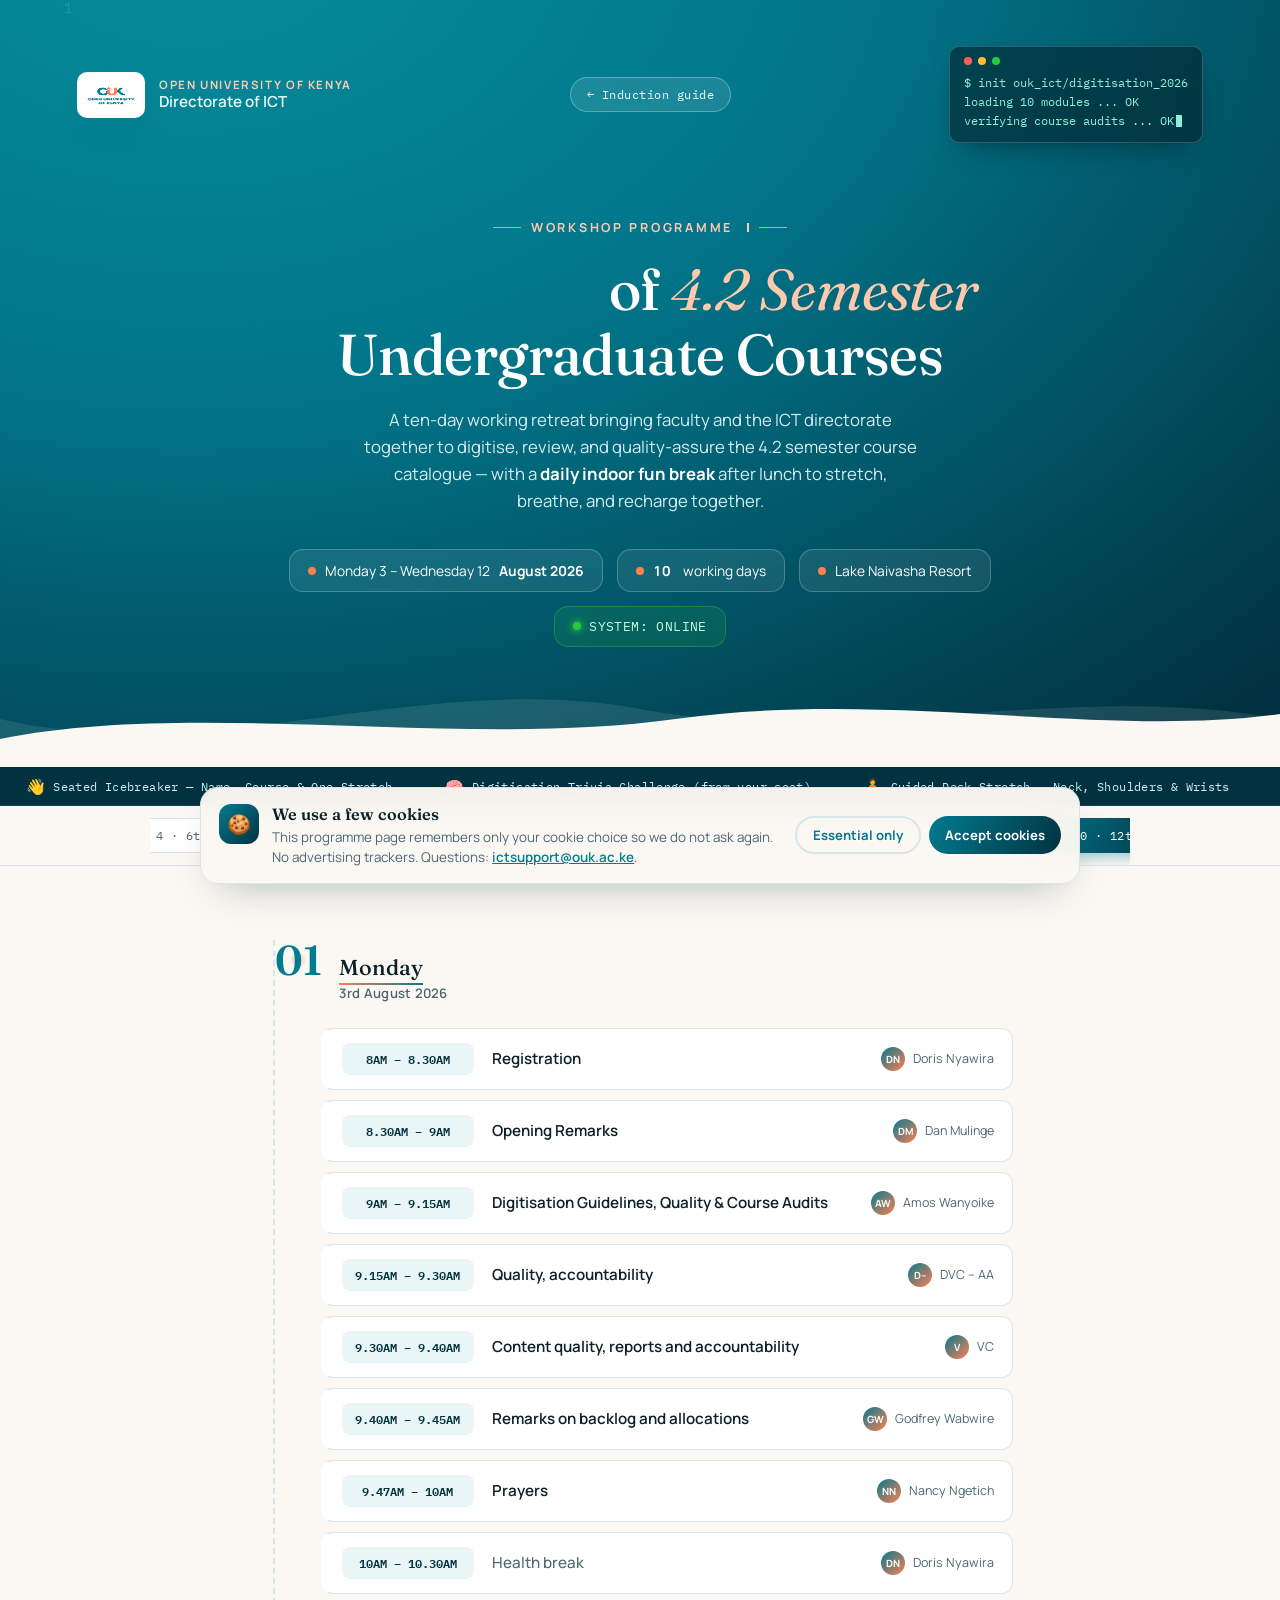
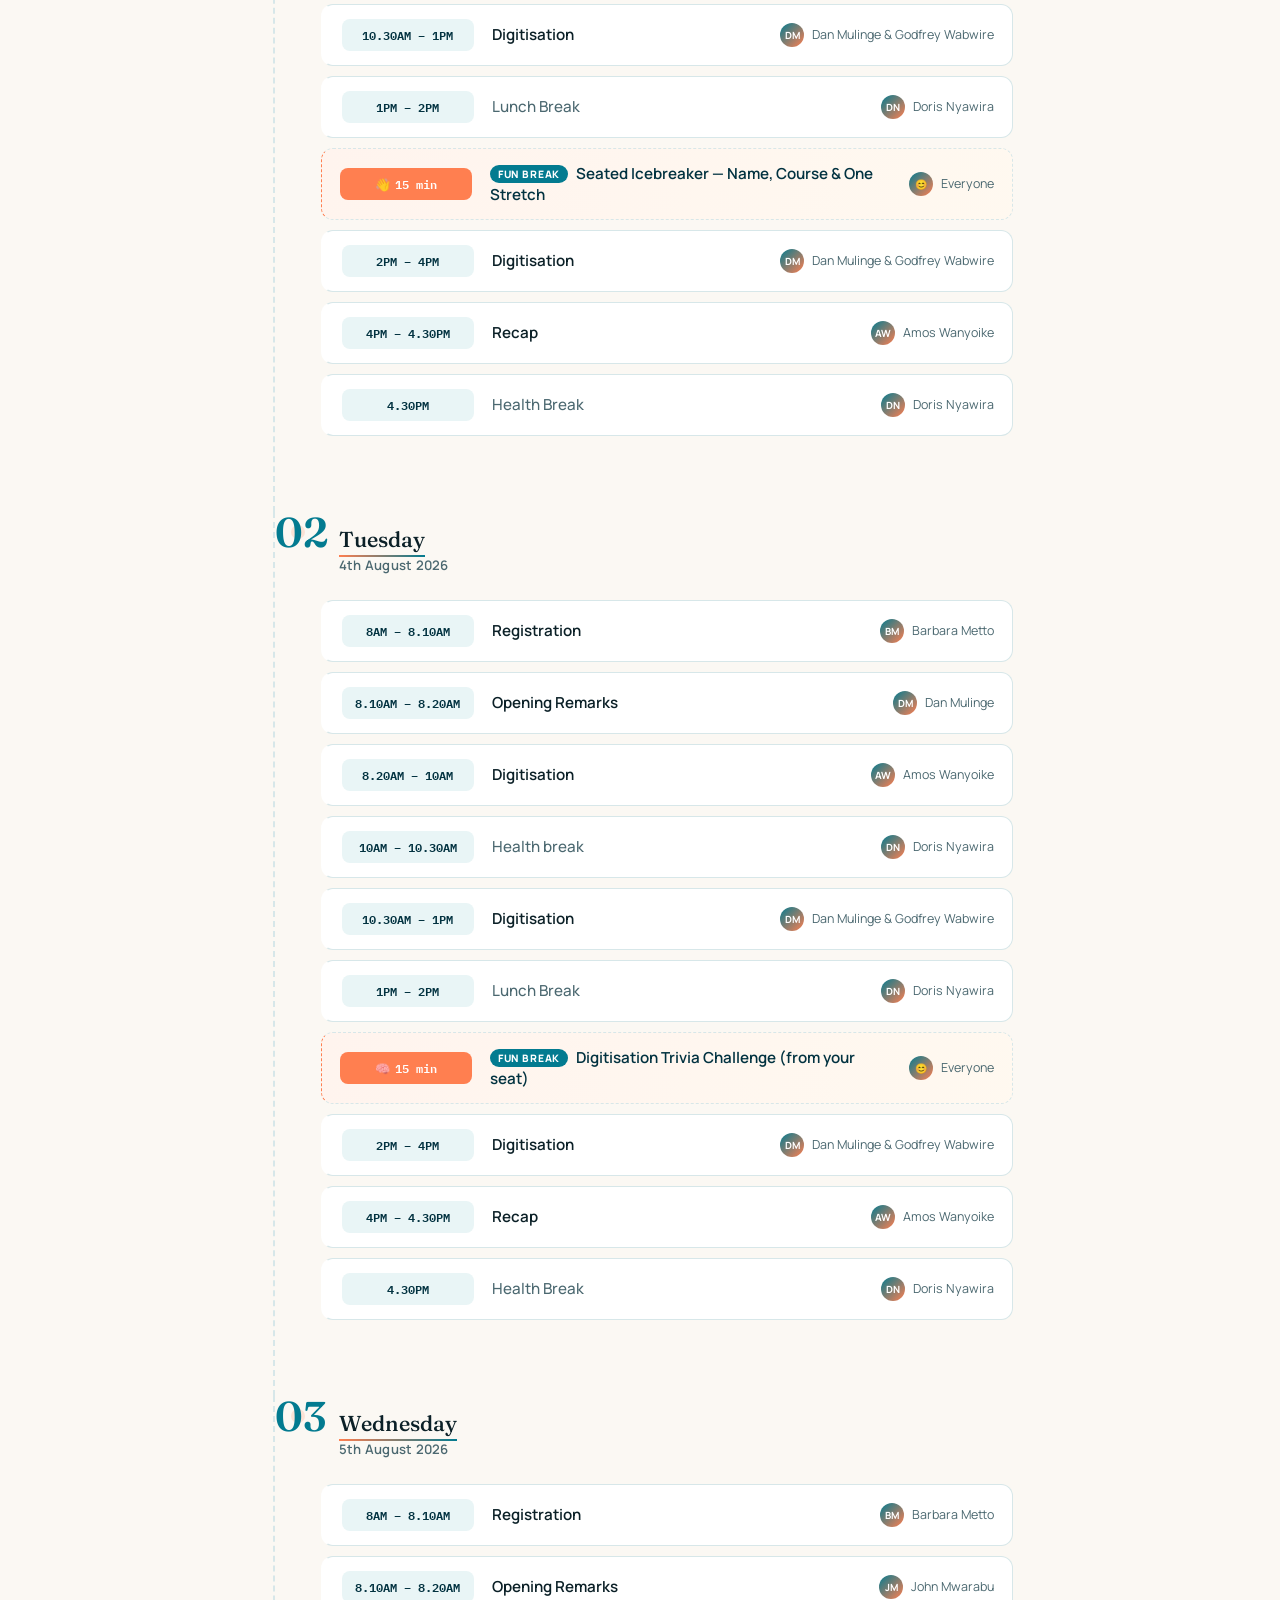
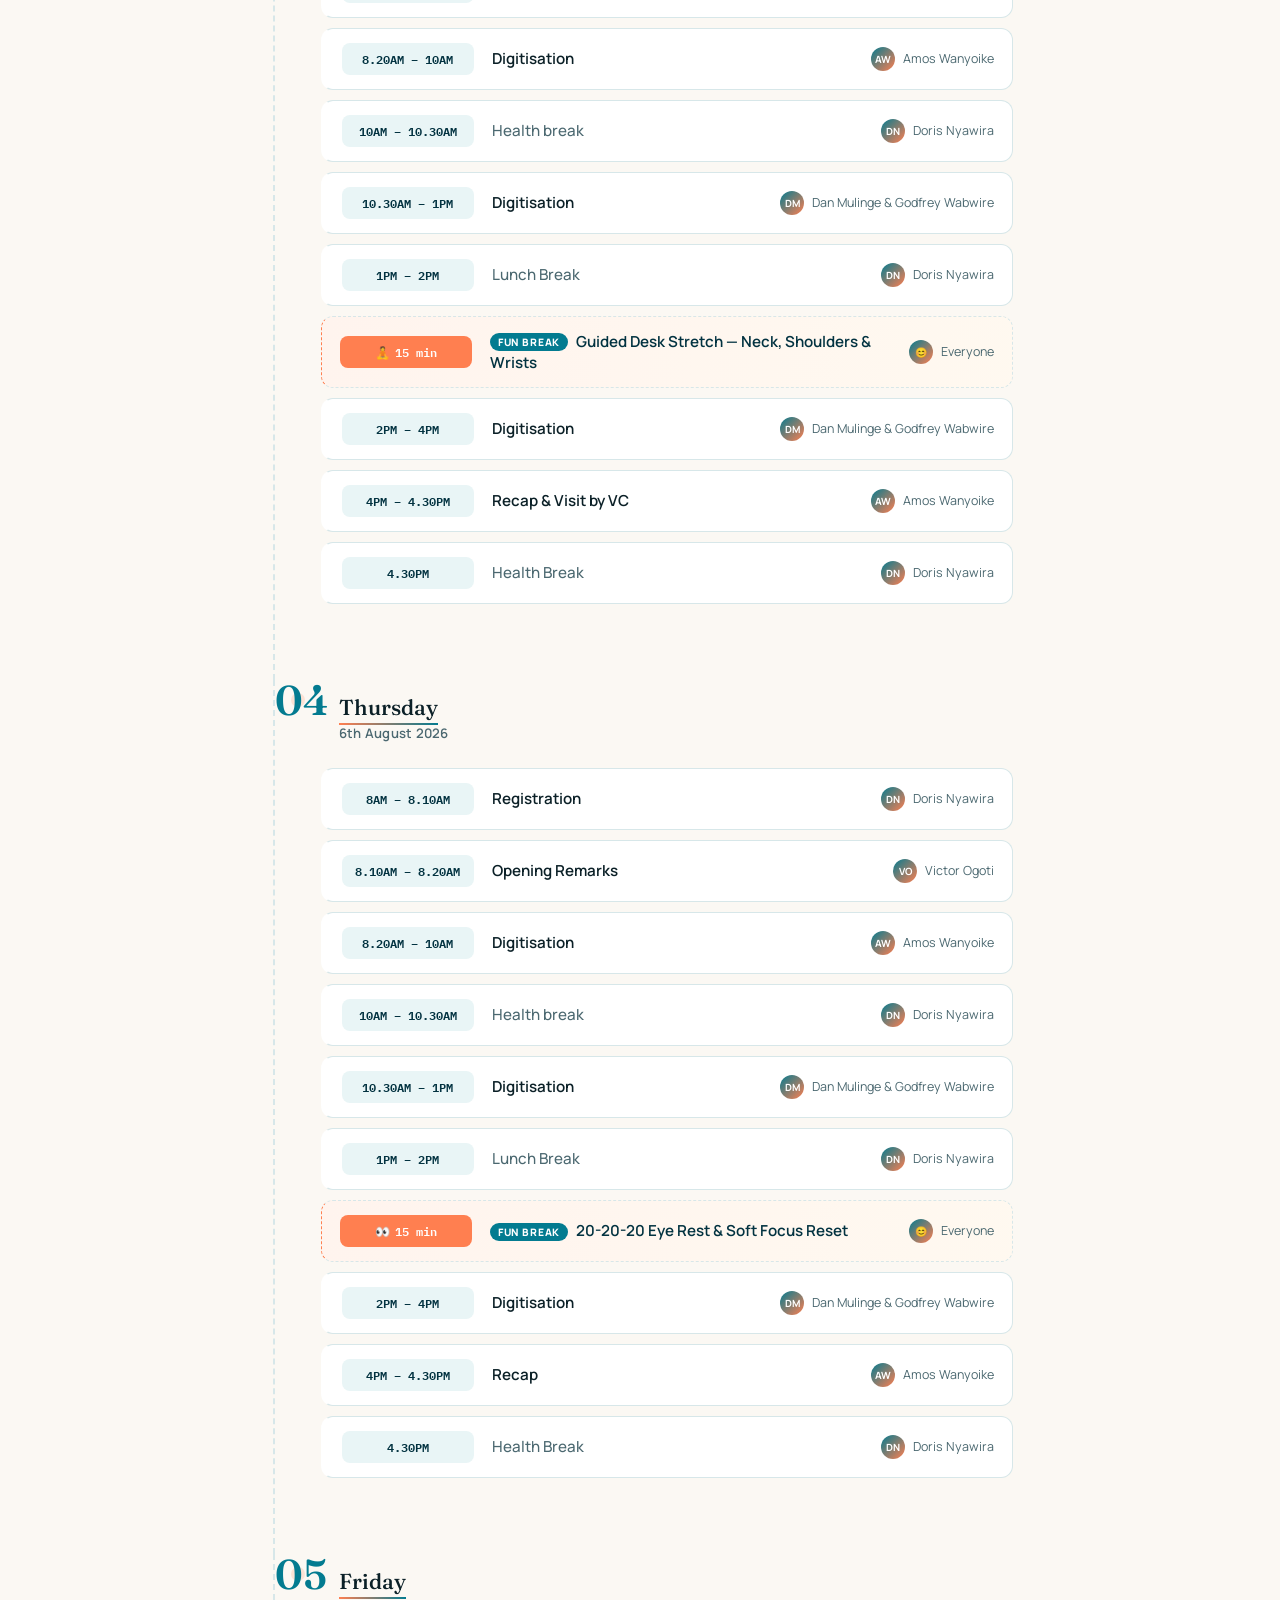
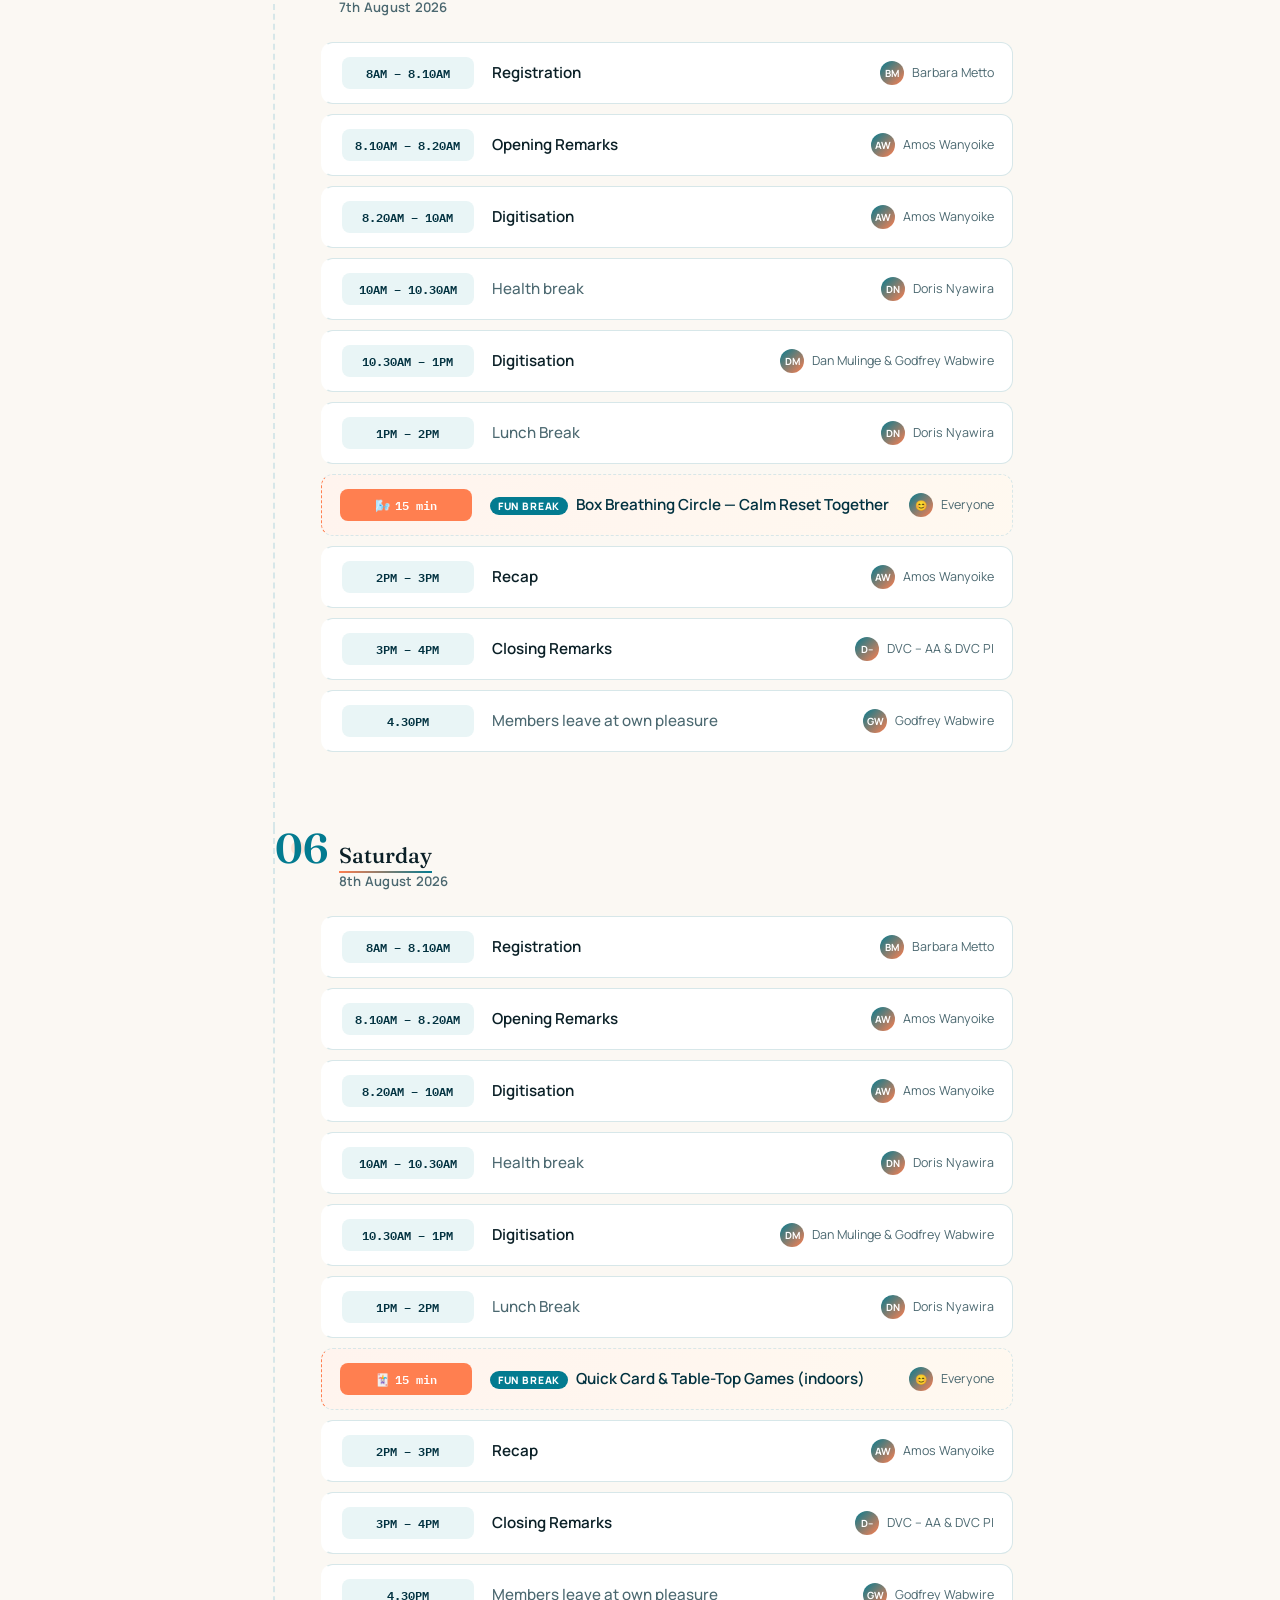
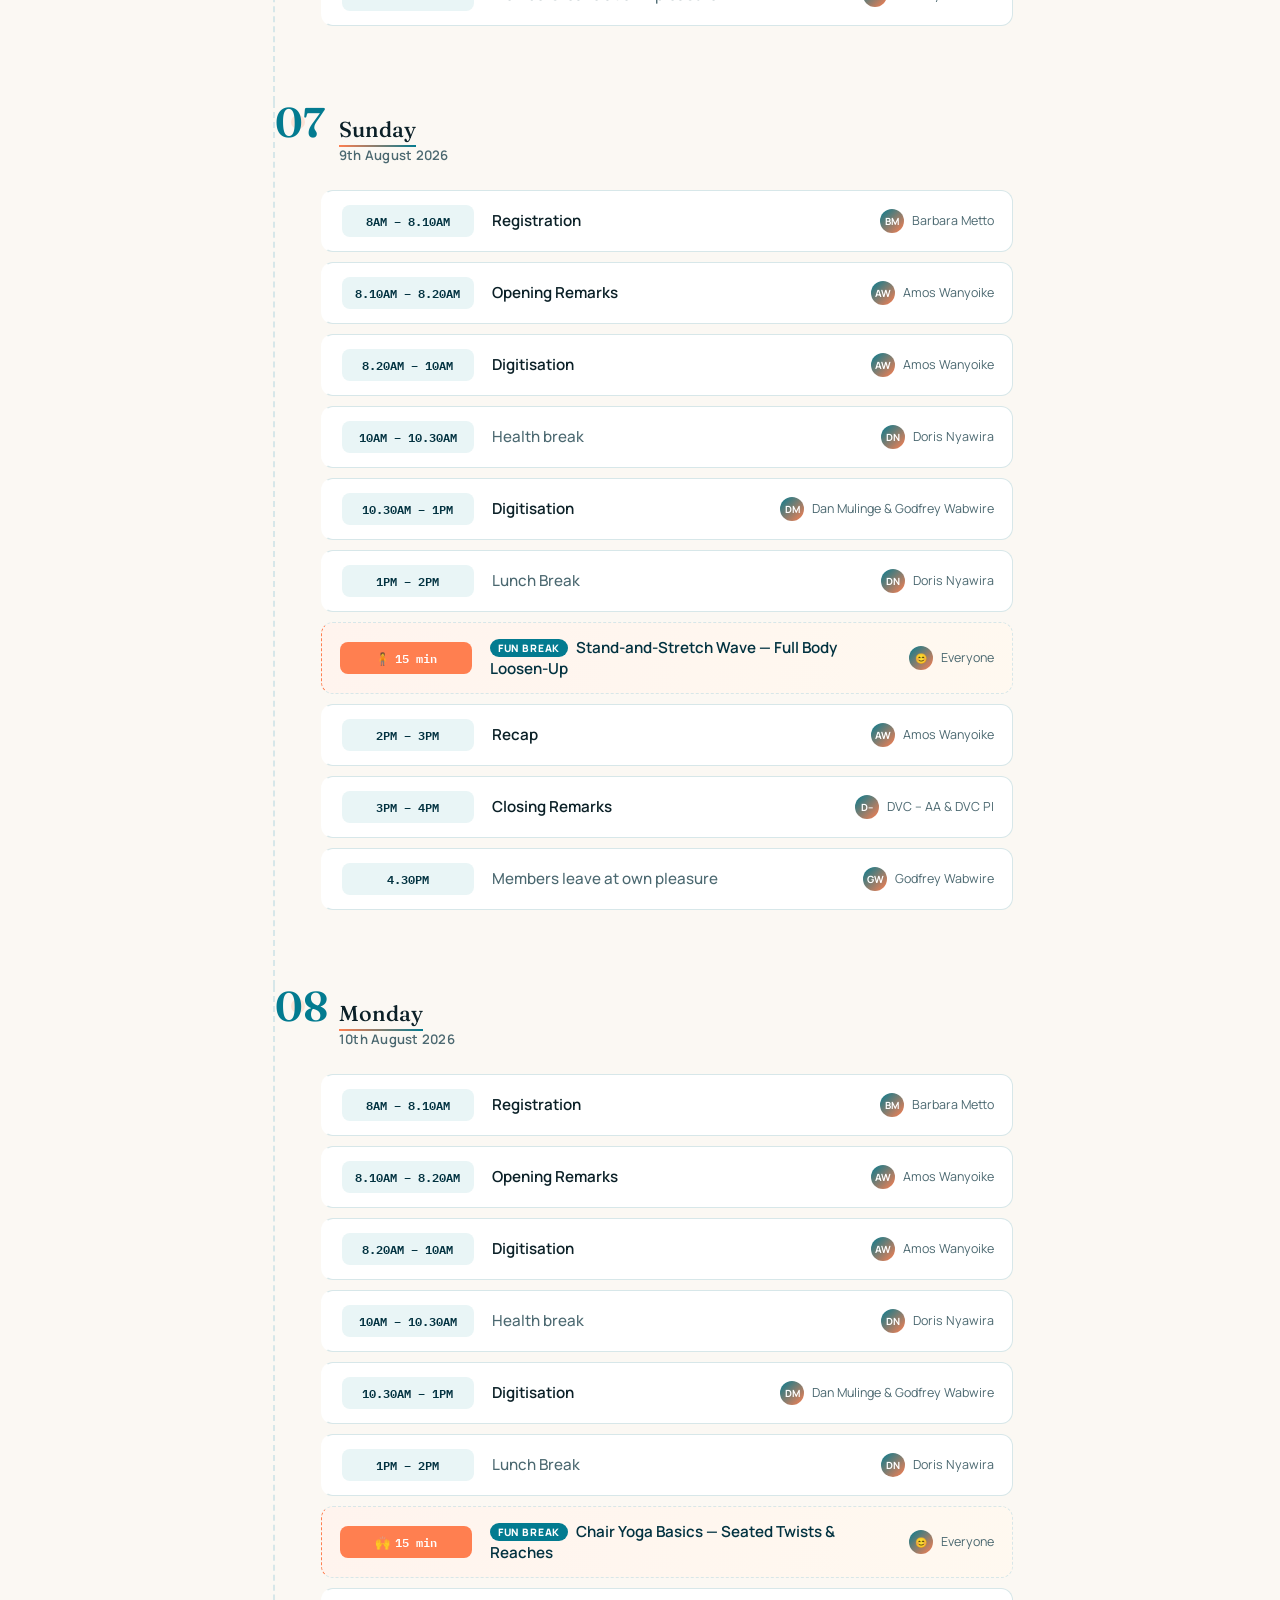
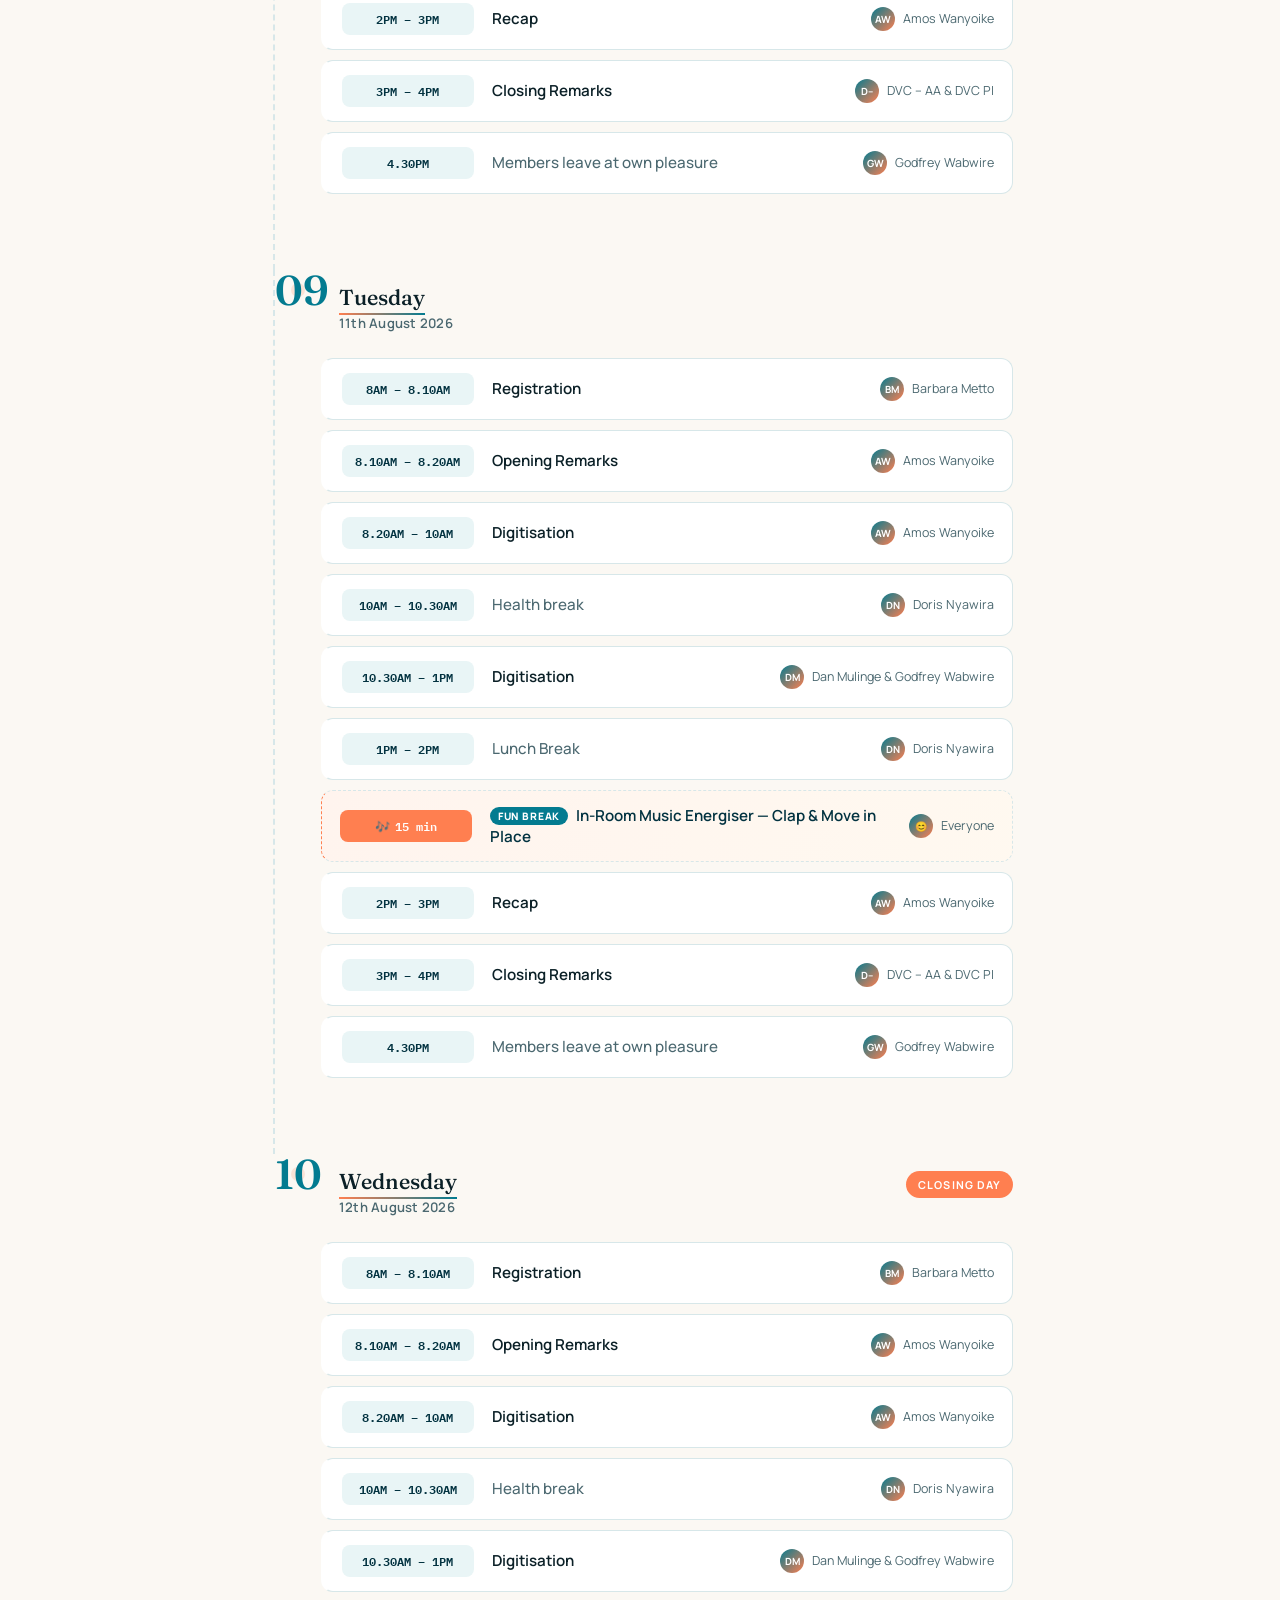
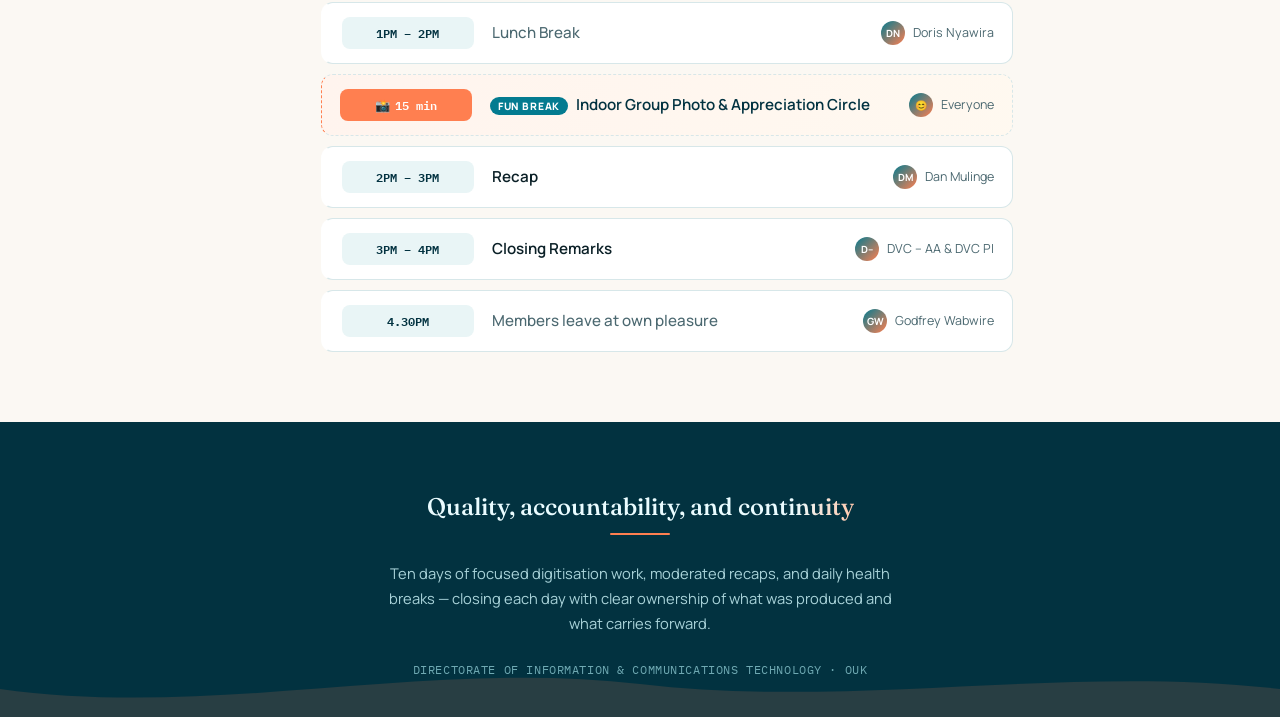
==== fullprog.html @ 1cbaeb95 "feat: OUK digitisation training guide, ready for GitHub Pages Static two-page site for the Directora" ====
<!DOCTYPE html>
<html lang="en">
<head>
<meta charset="UTF-8">
<meta name="viewport" content="width=device-width, initial-scale=1.0">
<title>Digitisation Programme — 4.2 Semester Undergraduate Courses</title>
<link rel="preconnect" href="https://fonts.googleapis.com">
<link rel="preconnect" href="https://fonts.gstatic.com" crossorigin>
<link href="https://fonts.googleapis.com/css2?family=Fraunces:opsz,wght@9..144,300;9..144,400;9..144,500;9..144,600;9..144,700&family=Manrope:wght@400;500;600;700;800&family=IBM+Plex+Mono:wght@400;500&display=swap" rel="stylesheet">
<style>
  :root{
    --teal: #037B90;
    --teal-deep: #023240;
    --teal-ink: #062B33;
    --gold: #FF7F50;
    --gold-soft: #FFC9AE;
    --cream: #FBF8F3;
    --mist: #E9F5F6;
    --ink: #0B2027;
    --ink-soft: #4B6870;
    --line: #D7E7E9;
    --shadow: 0 18px 40px -20px rgba(2,50,64,.35);
  }

  *{ box-sizing: border-box; }
  html{ scroll-behavior: smooth; }

  @media (prefers-reduced-motion: reduce){
    html{ scroll-behavior: auto; }
    *{ animation-duration: .01ms !important; animation-iteration-count: 1 !important; transition-duration: .01ms !important; }
  }

  body{
    margin:0;
    background: var(--cream);
    color: var(--ink);
    font-family: 'Manrope', sans-serif;
    -webkit-font-smoothing: antialiased;
  }

  h1,h2,h3,.display{ font-family: 'Fraunces', serif; }

  /* ---------- progress bar ---------- */
  #tide{
    position: fixed; top:0; left:0; height:4px; width:0%;
    background: linear-gradient(90deg, var(--gold), var(--teal));
    z-index: 999; transition: width .08s linear;
  }

  /* ---------- hero ---------- */
  .hero{
    position: relative;
    background: radial-gradient(120% 140% at 15% -10%, #06909f 0%, var(--teal) 42%, var(--teal-deep) 100%);
    color: #fff;
    overflow: hidden;
    padding: 46px 6vw 120px;
  }
  #binary-rain{ position:absolute; inset:0; width:100%; height:100%; opacity:.16; z-index:0; pointer-events:none; }

  .terminal{
    font-family:'IBM Plex Mono', monospace; font-size:.72rem; line-height:1.65;
    background: rgba(2,30,38,.55); border:1px solid rgba(255,255,255,.18); border-radius:10px;
    padding:10px 14px 12px; min-width:230px; backdrop-filter: blur(6px);
    box-shadow: 0 12px 30px -14px rgba(0,0,0,.5);
  }
  .terminal-bar{ display:flex; gap:6px; margin-bottom:8px; }
  .terminal-bar span{ width:8px; height:8px; border-radius:50%; display:inline-block; }
  .terminal-bar span:nth-child(1){ background:#ff5f57; }
  .terminal-bar span:nth-child(2){ background:#febc2e; }
  .terminal-bar span:nth-child(3){ background:#28c840; }
  .terminal-body{ color:#8ff0dc; white-space:pre-wrap; min-height: 4.5em; }
  .terminal-body .prompt{ color: var(--gold-soft); }
  .terminal-cursor{
    display:inline-block; width:6px; height:1em; background:#8ff0dc; margin-left:2px;
    vertical-align:-2px; animation: blink 1s step-end infinite;
  }

  .status-chip{
    display:flex; align-items:center; gap:8px;
    background: rgba(40,200,64,.12); border:1px solid rgba(40,200,64,.4);
    padding:11px 18px; border-radius:14px; font-size:.8rem;
    font-family:'IBM Plex Mono', monospace; letter-spacing:.03em; color:#c9ffd9;
  }
  .status-chip .led{
    width:8px; height:8px; border-radius:50%; background:#28c840; flex:none;
    box-shadow: 0 0 6px 2px rgba(40,200,64,.7);
    animation: ledBlink 1.6s ease-in-out infinite;
  }
  @keyframes ledBlink{ 0%,100%{ opacity:1; } 50%{ opacity:.35; } }
  .hero-top{
    display:flex; align-items:center; justify-content:space-between; gap:20px; flex-wrap:wrap;
    opacity:0; transform: translateY(-10px);
    animation: dropIn .8s ease forwards .1s;
    position:relative; z-index:2;
  }
  .brand{ display:flex; align-items:center; gap:14px; }
  .brand img{
    height:46px; width:auto; background:#fff; border-radius:10px; padding:6px;
    box-shadow: var(--shadow);
  }
  .brand-text{ line-height:1.25; }
  .brand-text .kicker{ font-size:.72rem; letter-spacing:.14em; text-transform:uppercase; color: var(--gold-soft); font-weight:700;}
  .brand-text .name{ font-size:.95rem; font-weight:600; color:#eafcff;}
  .back-link{
    display:inline-flex; align-items:center; gap:8px;
    font-family:'IBM Plex Mono', monospace; font-size:.74rem; letter-spacing:.04em;
    color:#eafcff; text-decoration:none;
    background: rgba(255,255,255,.1); border:1px solid rgba(255,255,255,.28);
    padding:9px 16px; border-radius:999px; backdrop-filter: blur(6px);
    transition: background .2s ease, transform .2s ease;
  }
  .back-link:hover{ background: rgba(255,255,255,.18); transform: translateY(-2px); }
  .venue-pill{
    font-family:'IBM Plex Mono', monospace; font-size:.72rem; letter-spacing:.06em;
    background: rgba(255,255,255,.1); border:1px solid rgba(255,255,255,.28);
    padding:8px 14px; border-radius:999px; backdrop-filter: blur(6px);
    white-space:nowrap;
  }

  .hero-main{ max-width: 880px; margin: 68px auto 0; text-align:center; position:relative; z-index:2;}
  .eyebrow{
    opacity:0; animation: fadeUp .8s ease forwards .35s;
    display:inline-flex; align-items:center; gap:10px;
    font-size:.78rem; letter-spacing:.22em; text-transform:uppercase; font-weight:700;
    color: var(--gold-soft); margin-bottom:22px;
  }
  .eyebrow::before, .eyebrow::after{ content:""; width:28px; height:1px; background: var(--gold-soft); opacity:.7; }

  h1.display{
    font-weight:500; font-size: clamp(2.1rem, 5vw, 3.6rem);
    line-height:1.12; margin: 0 0 20px; letter-spacing:-.01em;
  }
  h1.display em{ font-style: italic; font-weight:400; color: var(--gold-soft); }

  .word{ display:inline-block; opacity:0; transform: translateY(22px) rotate(1deg); animation: wordUp .7s cubic-bezier(.2,.8,.2,1) forwards; }
  @keyframes wordUp{ to{ opacity:1; transform:none; } }

  .shimmer{
    background: linear-gradient(100deg, #eafcff 20%, var(--gold-soft) 40%, #fff 50%, var(--gold-soft) 60%, #eafcff 80%);
    background-size: 250% 100%;
    -webkit-background-clip: text; background-clip: text; color: transparent;
    animation: shimmerMove 5s linear infinite;
    position: relative; cursor: default;
  }
  .shimmer::before, .shimmer::after{
    content: attr(data-text); position:absolute; left:0; top:0; width:100%; height:100%;
    background: none; -webkit-text-fill-color: initial; opacity:0; pointer-events:none;
  }
  .shimmer:hover::before, .shimmer:hover::after{ animation: glitchText .35s linear 1; }
  .shimmer:hover::before{ color: #ff5f8f; opacity:.7; }
  .shimmer:hover::after{ color: #4bf5ff; opacity:.7; }
  @keyframes glitchText{
    0%{ clip-path: inset(0 0 85% 0); transform: translate(0,0); }
    20%{ clip-path: inset(10% 0 60% 0); transform: translate(-3px,1px); }
    40%{ clip-path: inset(50% 0 20% 0); transform: translate(3px,-1px); }
    60%{ clip-path: inset(20% 0 55% 0); transform: translate(-2px,0); }
    80%{ clip-path: inset(70% 0 5% 0); transform: translate(2px,1px); }
    100%{ clip-path: inset(0 0 90% 0); transform: translate(0,0); opacity:0; }
  }
  @keyframes shimmerMove{ from{ background-position: 200% 0; } to{ background-position: -50% 0; } }

  .type-cursor{
    display:inline-block; width:2px; height:.8em; background: var(--gold-soft);
    margin-left:4px; vertical-align:-2px; animation: blink 1s step-end infinite;
  }
  @keyframes blink{ 50%{ opacity:0; } }

  .count-up{ font-variant-numeric: tabular-nums; }

  .hero-sub{
    font-size:1.05rem; color:#d6eef1; max-width:560px; margin:0 auto 34px; line-height:1.6;
  }
  .hero-sub b{ color:#fff; font-weight:700; }
  .hero-sub .sw{
    display:inline-block; opacity:0; filter: blur(4px); transform: translateY(6px);
    animation: subWordIn .5s ease forwards;
  }
  @keyframes subWordIn{ to{ opacity:1; filter:blur(0); transform:none; } }

  .hero-meta{
    display:flex; flex-wrap:wrap; gap:14px; justify-content:center;
  }
  .meta-chip{
    display:flex; align-items:center; gap:9px;
    background: rgba(255,255,255,.08); border:1px solid rgba(255,255,255,.22);
    padding:11px 18px; border-radius:14px; font-size:.86rem;
    opacity:0; transform: scale(.85) translateY(6px);
    animation: popIn .5s cubic-bezier(.34,1.56,.64,1) forwards;
  }
  .meta-chip:nth-child(1){ animation-delay: 1.0s; }
  .meta-chip:nth-child(2){ animation-delay: 1.12s; }
  .meta-chip:nth-child(3){ animation-delay: 1.24s; }
  @keyframes popIn{ to{ opacity:1; transform:none; } }
  .meta-chip:hover{ background: rgba(255,255,255,.16); transform: translateY(-2px); transition:.25s ease; }
  .meta-chip .dot{ width:8px; height:8px; border-radius:50%; background: var(--gold); flex:none; }
  .meta-chip b{ font-weight:700; }

  .wave-wrap{ position:absolute; left:0; right:0; bottom:-2px; line-height:0; z-index:1; }
  .wave-wrap svg{ width:100%; height:110px; display:block; }
  .wave-a{ animation: waveMove 14s ease-in-out infinite alternate; }
  .wave-b{ animation: waveMove 18s ease-in-out infinite alternate-reverse; }

  @keyframes waveMove{ from{ transform: translateX(-2%);} to{ transform: translateX(2%);} }
  @keyframes fadeUp{ from{opacity:0; transform: translateY(18px);} to{opacity:1; transform:none;} }
  @keyframes dropIn{ from{opacity:0; transform: translateY(-10px);} to{opacity:1; transform:none;} }

  /* ---------- fun ticker ---------- */
  .ticker{
    background: var(--teal-deep); overflow:hidden; white-space:nowrap;
    border-bottom: 1px solid rgba(255,255,255,.08);
  }
  .ticker-track{
    display:inline-flex; gap:0; animation: tickerScroll 32s linear infinite;
  }
  .ticker:hover .ticker-track{ animation-play-state: paused; }
  .ticker-item{
    display:inline-flex; align-items:center; gap:8px;
    padding: 9px 26px; font-size:.78rem; letter-spacing:.03em; color:#cdeef2;
    font-family:'IBM Plex Mono', monospace; flex:none;
  }
  .ticker-item .em{ font-size:.95rem; }
  @keyframes tickerScroll{ from{ transform: translateX(0); } to{ transform: translateX(-50%); } }

  /* ---------- day nav ---------- */
  .navbar{
    position: sticky; top:0; z-index: 50;
    background: rgba(251,248,243,.9); backdrop-filter: blur(10px);
    border-bottom: 1px solid var(--line);
  }
  .navbar-inner{
    max-width: 980px; margin:0 auto; padding: 12px 5vw;
    display:flex; gap:8px; overflow-x:auto; scrollbar-width:none;
  }
  .navbar-inner::-webkit-scrollbar{ display:none; }
  .day-pill{
    flex:none; font-family:'IBM Plex Mono', monospace; font-size:.74rem; letter-spacing:.03em;
    padding:9px 15px; border-radius:999px; border:1px solid var(--line);
    background:#fff; color: var(--ink-soft); cursor:pointer;
    transition: background .25s ease, color .25s ease, border-color .25s ease, transform .2s ease;
    white-space:nowrap;
  }
  .day-pill:hover{ transform: translateY(-2px); border-color: var(--teal); color: var(--teal-deep); }
  .day-pill.active{
    background: linear-gradient(120deg, var(--teal), var(--teal-deep));
    color:#fff; border-color: transparent;
    box-shadow: 0 8px 18px -8px rgba(3,123,144,.6);
  }

  /* ---------- content ---------- */
  main{ max-width: 900px; margin: 0 auto; padding: 74px 6vw 40px; }

  .day-section{
    position: relative;
    padding: 0 0 76px 46px;
    border-left: 2px dashed var(--line);
    margin-left: 6px;
  }
  .day-section:last-child{ border-color: transparent; padding-bottom: 10px; }

  .day-head{
    display:flex; align-items:baseline; gap:18px; margin-bottom: 26px; position:relative;
    opacity:0; transform: translateY(16px);
    transition: opacity .7s ease, transform .7s ease;
  }
  .day-section.in-view .day-head{ opacity:1; transform:none; }

  .day-num{
    font-family:'Fraunces', serif; font-weight:600; font-size: 2.6rem; color: var(--teal);
    line-height:1; position:relative; margin-left:-46px; width:46px; text-align:center;
    background: var(--cream);
    display:inline-block; transform: scale(.4) rotate(-14deg); opacity:0;
    transition: transform .6s cubic-bezier(.34,1.56,.64,1), opacity .5s ease;
  }
  .day-section.in-view .day-num{ transform: scale(1) rotate(0deg); opacity:1; }
  .day-num::after{
    content:""; position:absolute; left:50%; top:50%; transform:translate(-50%,-50%);
    width:14px; height:14px; border-radius:50%; background: var(--gold);
    z-index:-1; opacity:.18;
  }
  .day-titles{ display:flex; flex-direction:column; gap:3px; }
  .day-titles .weekday{
    font-family:'Fraunces', serif; font-size:1.35rem; font-weight:500; color: var(--ink);
    position:relative; display:inline-block; width:fit-content;
  }
  .day-titles .weekday .ch{
    display:inline-block; opacity:0; transform: translateY(10px);
    transition: opacity .4s ease, transform .4s ease;
    transition-delay: calc(var(--i) * 28ms);
  }
  .day-section.in-view .day-titles .weekday .ch{ opacity:1; transform:none; }
  .day-titles .weekday::after{
    content:""; position:absolute; left:0; bottom:-4px; height:2px; width:0%;
    background: linear-gradient(90deg, var(--gold), var(--teal));
    transition: width .8s cubic-bezier(.2,.8,.2,1) .25s;
  }
  .day-section.in-view .day-titles .weekday::after{ width:100%; }
  .day-titles .date-line{
    font-size:.82rem; color: var(--ink-soft); font-weight:600; letter-spacing:.02em;
    opacity:0; transform: translateX(-6px);
    transition: opacity .6s ease .35s, transform .6s ease .35s;
  }
  .day-section.in-view .day-titles .date-line{ opacity:1; transform:none; }
  .closing-flag{
    margin-left:auto; font-size:.68rem; letter-spacing:.1em; text-transform:uppercase; font-weight:700;
    background: var(--gold); color:#fff; padding:6px 12px; border-radius:999px;
    animation: pulseGlow 2.2s ease-in-out infinite;
  }
  @keyframes pulseGlow{
    0%,100%{ box-shadow: 0 0 0 0 rgba(255,127,80,.5); }
    50%{ box-shadow: 0 0 0 8px rgba(255,127,80,0); }
  }

  .rows{ display:flex; flex-direction:column; gap:10px; }
  .row{
    display:grid; grid-template-columns: 132px 1fr auto; gap:18px; align-items:center;
    background:#fff; border:1px solid var(--line); border-left:3px solid transparent;
    border-radius:12px; padding:14px 18px;
    opacity:0; transform: translateX(-14px);
    transition: opacity .55s ease, transform .55s ease, border-color .25s ease, box-shadow .25s ease, background .25s ease;
  }
  .day-section.in-view .row{ opacity:1; transform:none; }
  .row:hover{
    border-left-color: var(--gold);
    background: var(--mist);
    box-shadow: var(--shadow);
  }
  .row .time{
    font-family:'IBM Plex Mono', monospace; font-size:.76rem; color: var(--teal-deep);
    font-weight:600; background: var(--mist); border-radius:8px; padding:6px 10px; text-align:center;
  }
  .row .activity{
    font-weight:600; font-size:.95rem; color: var(--ink);
    background-image: linear-gradient(var(--teal), var(--teal));
    background-repeat: no-repeat; background-position: 0 100%; background-size: 0% 2px;
    transition: background-size .35s ease;
  }
  .row:hover .activity{ background-size: 100% 2px; }
  .row .activity.muted{ font-weight:500; color: var(--ink-soft); }
  .row .mod{
    font-size:.78rem; color: var(--ink-soft); text-align:right; white-space:nowrap;
    display:flex; align-items:center; gap:8px; justify-content:flex-end;
  }
  .row .mod .avatar{
    width:24px; height:24px; border-radius:50%; flex:none;
    background: linear-gradient(135deg, var(--teal), var(--gold));
    color:#fff; font-size:.62rem; font-weight:700; display:flex; align-items:center; justify-content:center;
  }

  .row.fun{
    border-left-color: var(--gold);
    background: linear-gradient(100deg, #FFF4EE 0%, #FFF9F0 50%, #FFF4EE 100%);
    background-size: 220% 100%;
    animation: funGlow 6s ease-in-out infinite;
    border-style: dashed; border-width:1.5px;
  }
  @keyframes funGlow{ 0%,100%{ background-position: 0% 0; } 50%{ background-position: 100% 0; } }
  .row.fun .time{
    background: var(--gold); color:#fff; display:flex; align-items:center; justify-content:center; gap:5px;
  }
  .row.fun .emoji{
    display:inline-block; animation: bounce 1.6s ease-in-out infinite;
  }
  @keyframes bounce{ 0%,100%{ transform: translateY(0) rotate(0deg); } 50%{ transform: translateY(-4px) rotate(-8deg); } }
  .row.fun .activity{ color: var(--teal-deep); }
  .row.fun .activity .fun-label{
    display:inline-block; font-size:.64rem; letter-spacing:.08em; text-transform:uppercase;
    font-weight:800; color:#fff; background: var(--teal); padding:2px 8px; border-radius:999px;
    margin-right:8px; vertical-align:middle;
  }
  .row.fun{ position:relative; }
  .row.fun::before, .row.fun::after{
    content:"✦"; position:absolute; color: var(--gold); font-size:.7rem; opacity:0;
    transition: opacity .3s ease, transform .5s ease;
  }
  .row.fun::before{ top:6px; right:14px; transform: scale(.4) rotate(0deg); }
  .row.fun::after{ bottom:6px; right:34px; transform: scale(.4) rotate(0deg); }
  .row.fun:hover::before{ opacity:1; transform: scale(1) rotate(90deg); }
  .row.fun:hover::after{ opacity:1; transform: scale(1) rotate(-90deg); transition-delay: .08s; }

  @media (max-width: 640px){
    .row{ grid-template-columns: 1fr; gap:6px; }
    .row .mod{ justify-content:flex-start; }
    .row .time{ width:fit-content; }
  }

  /* stagger rows */
  .row:nth-child(1){ transition-delay:.03s; } .row:nth-child(2){ transition-delay:.07s; }
  .row:nth-child(3){ transition-delay:.11s; } .row:nth-child(4){ transition-delay:.15s; }
  .row:nth-child(5){ transition-delay:.19s; } .row:nth-child(6){ transition-delay:.23s; }
  .row:nth-child(7){ transition-delay:.27s; } .row:nth-child(8){ transition-delay:.31s; }
  .row:nth-child(9){ transition-delay:.35s; } .row:nth-child(10){ transition-delay:.39s; }
  .row:nth-child(11){ transition-delay:.43s; } .row:nth-child(12){ transition-delay:.47s; }
  .row:nth-child(13){ transition-delay:.51s; }

  /* ---------- footer ---------- */
  footer{
    position:relative; background: var(--teal-deep); color:#eafcff; padding: 70px 6vw 40px; margin-top:20px;
    overflow:hidden;
  }
  footer .wave-wrap svg{ height:70px; }
  .footer-inner{ max-width:900px; margin:0 auto; position:relative; z-index:2; text-align:center; }
  footer h3{ font-weight:500; font-size:1.5rem; margin:0 0 12px; }
  footer h3 .fword{
    display:inline-block; opacity:0; transform: translateY(14px);
    transition: opacity .6s ease, transform .6s ease;
    transition-delay: calc(var(--i) * 90ms);
  }
  footer.in-view h3 .fword{ opacity:1; transform:none; }
  footer h3 .fword.shimmer{
    background: linear-gradient(100deg, #eafcff 20%, var(--gold-soft) 45%, #fff 55%, var(--gold-soft) 65%, #eafcff 85%);
    background-size: 250% 100%; -webkit-background-clip: text; background-clip: text; color: transparent;
    animation: shimmerMove 5s linear infinite;
  }
  footer p{ color:#a9d3d9; font-size:.92rem; line-height:1.7; max-width:520px; margin:0 auto 26px; }
  .footer-line{ width:60px; height:2px; background: var(--gold); margin: 0 auto 26px; border-radius:2px; }
  .footer-tag{ font-family:'IBM Plex Mono', monospace; font-size:.72rem; color:#6fa9b2; letter-spacing:.05em; }

  .cookie-banner{
    position:fixed; left:0; right:0; bottom:0; z-index:1300;
    padding:0 1rem max(1rem, env(safe-area-inset-bottom));
    pointer-events:none;
  }
  .cookie-banner[hidden]{ display:none; }
  .cookie-banner__inner{
    pointer-events:auto;
    max-width:min(880px, 100%);
    margin:0 auto;
    display:flex; align-items:center; justify-content:space-between; gap:1rem;
    padding:1rem 1.15rem;
    border:1px solid var(--line);
    border-radius:18px;
    background:rgba(251,248,243,.96);
    backdrop-filter:blur(14px);
    box-shadow: var(--shadow);
    transform:translateY(120%); opacity:0;
    transition:transform .5s cubic-bezier(.22,1,.36,1), opacity .4s ease;
  }
  .cookie-banner.is-visible .cookie-banner__inner{ transform:none; opacity:1; }
  .cookie-banner.is-leaving .cookie-banner__inner{ transform:translateY(110%); opacity:0; }
  .cookie-banner__copy{ display:flex; gap:.8rem; align-items:flex-start; min-width:0; flex:1; }
  .cookie-banner__icon{
    flex:none; width:40px; height:40px; border-radius:12px;
    display:grid; place-items:center; font-size:1.2rem;
    background:linear-gradient(135deg, var(--teal), var(--teal-deep));
  }
  .cookie-banner__title{ margin:0 0 .2rem; font-family:'Fraunces', serif; font-weight:600; font-size:1.02rem; }
  .cookie-banner__text{ margin:0; font-size:.84rem; line-height:1.5; color:var(--ink-soft); }
  .cookie-banner__text a{ color:var(--teal); font-weight:600; }
  .cookie-banner__actions{ display:flex; gap:.45rem; flex:none; }
  .cookie-banner__btn{
    border-radius:999px; padding:.5rem 1rem; cursor:pointer;
    font-family:'Manrope', sans-serif; font-weight:700; font-size:.82rem;
    border:2px solid transparent; white-space:nowrap;
  }
  .cookie-banner__btn--ghost{ background:transparent; color:var(--teal); border-color:var(--line); }
  .cookie-banner__btn--ok{
    background:linear-gradient(120deg, var(--teal), var(--teal-deep));
    color:#fff; border:0;
  }
  @media (max-width:700px){
    .cookie-banner__inner{ flex-direction:column; align-items:stretch; }
    .cookie-banner__actions{ width:100%; }
    .cookie-banner__btn{ flex:1; }
  }
</style>
</head>
<body>

<div id="tide"></div>

<header class="hero">
  <canvas id="binary-rain"></canvas>
  <div class="hero-top">
    <div class="brand">
      <img src="[data-uri]" alt="OUK">
      <div class="brand-text">
        <div class="kicker">Open University of Kenya</div>
        <div class="name">Directorate of ICT</div>
      </div>
    </div>
    <a class="back-link" href="index.html">&larr; Induction guide</a>
    <div class="terminal">
      <div class="terminal-bar"><span></span><span></span><span></span></div>
      <div class="terminal-body" id="terminal-body"></div>
    </div>
  </div>

  <div class="hero-main">
    <div class="eyebrow" id="eyebrow"></div>
    <h1 class="display" id="hero-title"></h1>
    <p class="hero-sub" id="hero-sub"></p>
    <div class="hero-meta">
      <div class="meta-chip"><span class="dot"></span>Monday 3 – Wednesday 12 <b>August 2026</b></div>
      <div class="meta-chip"><span class="dot"></span><b class="count-up" data-target="10">0</b>&nbsp;working days</div>
      <div class="meta-chip"><span class="dot"></span>Lake Naivasha Resort</div>
      <div class="status-chip"><span class="led"></span>SYSTEM: ONLINE</div>
    </div>
  </div>

  <div class="wave-wrap">
    <svg viewBox="0 0 1440 110" preserveAspectRatio="none">
      <path class="wave-a" fill="rgba(255,255,255,0.10)" d="M0,60 C240,110 480,10 720,50 C960,90 1200,20 1440,60 L1440,110 L0,110 Z"></path>
      <path class="wave-b" fill="#FBF8F3" d="M0,80 C220,40 520,90 760,60 C1000,30 1240,80 1440,55 L1440,110 L0,110 Z"></path>
    </svg>
  </div>
</header>

<div class="ticker">
  <div class="ticker-track" id="ticker-track"></div>
</div>

<nav class="navbar"><div class="navbar-inner" id="navbar-inner"></div></nav>

<main id="main"></main>

<footer id="site-footer">
  <div class="footer-inner">
    <h3 class="display" id="footer-title"></h3>
    <div class="footer-line"></div>
    <p>Ten days of focused digitisation work, moderated recaps, and daily health breaks — closing each day with clear ownership of what was produced and what carries forward.</p>
    <div class="footer-tag">DIRECTORATE OF INFORMATION &amp; COMMUNICATIONS TECHNOLOGY · OUK</div>
  </div>
  <div class="wave-wrap">
    <svg viewBox="0 0 1440 70" preserveAspectRatio="none">
      <path fill="rgba(255,127,80,0.15)" d="M0,40 C240,70 480,10 720,35 C960,60 1200,15 1440,40 L1440,70 L0,70 Z"></path>
    </svg>
  </div>
</footer>

<div class="cookie-banner" id="cookieBanner" role="dialog" aria-live="polite" aria-label="Cookie notice" hidden>
  <div class="cookie-banner__inner">
    <div class="cookie-banner__copy">
      <span class="cookie-banner__icon" aria-hidden="true">🍪</span>
      <div>
        <p class="cookie-banner__title">We use a few cookies</p>
        <p class="cookie-banner__text">
          This programme page remembers only your cookie choice so we do not ask again.
          No advertising trackers. Questions:
          <a href="mailto:ictsupport@ouk.ac.ke">ictsupport@ouk.ac.ke</a>.
        </p>
      </div>
    </div>
    <div class="cookie-banner__actions">
      <button type="button" class="cookie-banner__btn cookie-banner__btn--ghost" data-cookie="essential">Essential only</button>
      <button type="button" class="cookie-banner__btn cookie-banner__btn--ok" data-cookie="accept">Accept cookies</button>
    </div>
  </div>
</div>

<script>
const DAYS = [
  { n:"01", weekday:"Monday", date:"3rd August 2026", rows:[
    ["8AM – 8.30AM","Registration","Doris Nyawira"],
    ["8.30AM – 9AM","Opening Remarks","Dan Mulinge"],
    ["9AM – 9.15AM","Digitisation Guidelines, Quality &amp; Course Audits","Amos Wanyoike"],
    ["9.15AM – 9.30AM","Quality, accountability","DVC – AA"],
    ["9.30AM – 9.40AM","Content quality, reports and accountability","VC"],
    ["9.40AM – 9.45AM","Remarks on backlog and allocations","Godfrey Wabwire"],
    ["9.47AM – 10AM","Prayers","Nancy Ngetich"],
    ["10AM – 10.30AM","Health break","Doris Nyawira"],
    ["10.30AM – 1PM","Digitisation","Dan Mulinge &amp; Godfrey Wabwire"],
    ["1PM – 2PM","Lunch Break","Doris Nyawira"],
    ["2PM – 4PM","Digitisation","Dan Mulinge &amp; Godfrey Wabwire"],
    ["4PM – 4.30PM","Recap","Amos Wanyoike"],
    ["4.30PM","Health Break","Doris Nyawira"],
  ]},
  { n:"02", weekday:"Tuesday", date:"4th August 2026", rows:[
    ["8AM – 8.10AM","Registration","Barbara Metto"],
    ["8.10AM – 8.20AM","Opening Remarks","Dan Mulinge"],
    ["8.20AM – 10AM","Digitisation","Amos Wanyoike"],
    ["10AM – 10.30AM","Health break","Doris Nyawira"],
    ["10.30AM – 1PM","Digitisation","Dan Mulinge &amp; Godfrey Wabwire"],
    ["1PM – 2PM","Lunch Break","Doris Nyawira"],
    ["2PM – 4PM","Digitisation","Dan Mulinge &amp; Godfrey Wabwire"],
    ["4PM – 4.30PM","Recap","Amos Wanyoike"],
    ["4.30PM","Health Break","Doris Nyawira"],
  ]},
  { n:"03", weekday:"Wednesday", date:"5th August 2026", rows:[
    ["8AM – 8.10AM","Registration","Barbara Metto"],
    ["8.10AM – 8.20AM","Opening Remarks","John Mwarabu"],
    ["8.20AM – 10AM","Digitisation","Amos Wanyoike"],
    ["10AM – 10.30AM","Health break","Doris Nyawira"],
    ["10.30AM – 1PM","Digitisation","Dan Mulinge &amp; Godfrey Wabwire"],
    ["1PM – 2PM","Lunch Break","Doris Nyawira"],
    ["2PM – 4PM","Digitisation","Dan Mulinge &amp; Godfrey Wabwire"],
    ["4PM – 4.30PM","Recap &amp; Visit by VC","Amos Wanyoike"],
    ["4.30PM","Health Break","Doris Nyawira"],
  ]},
  { n:"04", weekday:"Thursday", date:"6th August 2026", rows:[
    ["8AM – 8.10AM","Registration","Doris Nyawira"],
    ["8.10AM – 8.20AM","Opening Remarks","Victor Ogoti"],
    ["8.20AM – 10AM","Digitisation","Amos Wanyoike"],
    ["10AM – 10.30AM","Health break","Doris Nyawira"],
    ["10.30AM – 1PM","Digitisation","Dan Mulinge &amp; Godfrey Wabwire"],
    ["1PM – 2PM","Lunch Break","Doris Nyawira"],
    ["2PM – 4PM","Digitisation","Dan Mulinge &amp; Godfrey Wabwire"],
    ["4PM – 4.30PM","Recap","Amos Wanyoike"],
    ["4.30PM","Health Break","Doris Nyawira"],
  ]},
  { n:"05", weekday:"Friday", date:"7th August 2026", rows:[
    ["8AM – 8.10AM","Registration","Barbara Metto"],
    ["8.10AM – 8.20AM","Opening Remarks","Amos Wanyoike"],
    ["8.20AM – 10AM","Digitisation","Amos Wanyoike"],
    ["10AM – 10.30AM","Health break","Doris Nyawira"],
    ["10.30AM – 1PM","Digitisation","Dan Mulinge &amp; Godfrey Wabwire"],
    ["1PM – 2PM","Lunch Break","Doris Nyawira"],
    ["2PM – 3PM","Recap","Amos Wanyoike"],
    ["3PM – 4PM","Closing Remarks","DVC – AA &amp; DVC PI"],
    ["4.30PM","Members leave at own pleasure","Godfrey Wabwire"],
  ]},
  { n:"06", weekday:"Saturday", date:"8th August 2026", rows:[
    ["8AM – 8.10AM","Registration","Barbara Metto"],
    ["8.10AM – 8.20AM","Opening Remarks","Amos Wanyoike"],
    ["8.20AM – 10AM","Digitisation","Amos Wanyoike"],
    ["10AM – 10.30AM","Health break","Doris Nyawira"],
    ["10.30AM – 1PM","Digitisation","Dan Mulinge &amp; Godfrey Wabwire"],
    ["1PM – 2PM","Lunch Break","Doris Nyawira"],
    ["2PM – 3PM","Recap","Amos Wanyoike"],
    ["3PM – 4PM","Closing Remarks","DVC – AA &amp; DVC PI"],
    ["4.30PM","Members leave at own pleasure","Godfrey Wabwire"],
  ]},
  { n:"07", weekday:"Sunday", date:"9th August 2026", rows:[
    ["8AM – 8.10AM","Registration","Barbara Metto"],
    ["8.10AM – 8.20AM","Opening Remarks","Amos Wanyoike"],
    ["8.20AM – 10AM","Digitisation","Amos Wanyoike"],
    ["10AM – 10.30AM","Health break","Doris Nyawira"],
    ["10.30AM – 1PM","Digitisation","Dan Mulinge &amp; Godfrey Wabwire"],
    ["1PM – 2PM","Lunch Break","Doris Nyawira"],
    ["2PM – 3PM","Recap","Amos Wanyoike"],
    ["3PM – 4PM","Closing Remarks","DVC – AA &amp; DVC PI"],
    ["4.30PM","Members leave at own pleasure","Godfrey Wabwire"],
  ]},
  { n:"08", weekday:"Monday", date:"10th August 2026", rows:[
    ["8AM – 8.10AM","Registration","Barbara Metto"],
    ["8.10AM – 8.20AM","Opening Remarks","Amos Wanyoike"],
    ["8.20AM – 10AM","Digitisation","Amos Wanyoike"],
    ["10AM – 10.30AM","Health break","Doris Nyawira"],
    ["10.30AM – 1PM","Digitisation","Dan Mulinge &amp; Godfrey Wabwire"],
    ["1PM – 2PM","Lunch Break","Doris Nyawira"],
    ["2PM – 3PM","Recap","Amos Wanyoike"],
    ["3PM – 4PM","Closing Remarks","DVC – AA &amp; DVC PI"],
    ["4.30PM","Members leave at own pleasure","Godfrey Wabwire"],
  ]},
  { n:"09", weekday:"Tuesday", date:"11th August 2026", rows:[
    ["8AM – 8.10AM","Registration","Barbara Metto"],
    ["8.10AM – 8.20AM","Opening Remarks","Amos Wanyoike"],
    ["8.20AM – 10AM","Digitisation","Amos Wanyoike"],
    ["10AM – 10.30AM","Health break","Doris Nyawira"],
    ["10.30AM – 1PM","Digitisation","Dan Mulinge &amp; Godfrey Wabwire"],
    ["1PM – 2PM","Lunch Break","Doris Nyawira"],
    ["2PM – 3PM","Recap","Amos Wanyoike"],
    ["3PM – 4PM","Closing Remarks","DVC – AA &amp; DVC PI"],
    ["4.30PM","Members leave at own pleasure","Godfrey Wabwire"],
  ]},
  { n:"10", weekday:"Wednesday", date:"12th August 2026", closing:true, rows:[
    ["8AM – 8.10AM","Registration","Barbara Metto"],
    ["8.10AM – 8.20AM","Opening Remarks","Amos Wanyoike"],
    ["8.20AM – 10AM","Digitisation","Amos Wanyoike"],
    ["10AM – 10.30AM","Health break","Doris Nyawira"],
    ["10.30AM – 1PM","Digitisation","Dan Mulinge &amp; Godfrey Wabwire"],
    ["1PM – 2PM","Lunch Break","Doris Nyawira"],
    ["2PM – 3PM","Recap","Dan Mulinge"],
    ["3PM – 4PM","Closing Remarks","DVC – AA &amp; DVC PI"],
    ["4.30PM","Members leave at own pleasure","Godfrey Wabwire"],
  ]},
];

const QUIET = new Set(["Health break","Health Break","Lunch Break","Members leave at own pleasure"]);

const FUN_ACTIVITIES = [
  { emoji:"👋", title:"Seated Icebreaker — Name, Course &amp; One Stretch" },
  { emoji:"🧠", title:"Digitisation Trivia Challenge (from your seat)" },
  { emoji:"🧘", title:"Guided Desk Stretch — Neck, Shoulders &amp; Wrists" },
  { emoji:"👀", title:"20-20-20 Eye Rest &amp; Soft Focus Reset" },
  { emoji:"🌬️", title:"Box Breathing Circle — Calm Reset Together" },
  { emoji:"🃏", title:"Quick Card &amp; Table-Top Games (indoors)" },
  { emoji:"🧍", title:"Stand-and-Stretch Wave — Full Body Loosen-Up" },
  { emoji:"🙌", title:"Chair Yoga Basics — Seated Twists &amp; Reaches" },
  { emoji:"🎶", title:"In-Room Music Energiser — Clap &amp; Move in Place" },
  { emoji:"📸", title:"Indoor Group Photo &amp; Appreciation Circle" },
];

function initials(name){
  return name.replace(/&amp;/g,"&").split(/[\s&]+/).filter(Boolean).slice(0,2).map(w=>w[0]).join("").toUpperCase();
}

const main = document.getElementById('main');
const navInner = document.getElementById('navbar-inner');
const tickerTrack = document.getElementById('ticker-track');

/* ---- build ticker (duplicated once for a seamless loop) ---- */
const tickerItems = FUN_ACTIVITIES.map(f => `<span class="ticker-item"><span class="em">${f.emoji}</span>${f.title.replace(/&amp;/g,'&')}</span>`).join('');
tickerTrack.innerHTML = tickerItems + tickerItems;

DAYS.forEach((day, i)=>{
  const section = document.createElement('section');
  section.className = 'day-section';
  section.id = 'day-' + (i+1);

  const fun = FUN_ACTIVITIES[i % FUN_ACTIVITIES.length];
  const funRowHtml = `<div class="row fun">
      <div class="time"><span class="emoji">${fun.emoji}</span>15 min</div>
      <div class="activity"><span class="fun-label">Fun Break</span>${fun.title}</div>
      <div class="mod"><span class="avatar">😊</span>Everyone</div>
    </div>`;

  const rowsHtml = day.rows.map(r=>{
    const quiet = QUIET.has(r[1]) ? ' muted' : '';
    const rowHtml = `<div class="row">
      <div class="time">${r[0]}</div>
      <div class="activity${quiet}">${r[1]}</div>
      <div class="mod"><span class="avatar">${initials(r[2])}</span>${r[2]}</div>
    </div>`;
    // slot the fun break right after Lunch Break
    return r[1] === 'Lunch Break' ? rowHtml + funRowHtml : rowHtml;
  }).join('');

  section.innerHTML = `
    <div class="day-head">
      <div class="day-num">${day.n}</div>
      <div class="day-titles">
        <div class="weekday">${splitChars(day.weekday)}</div>
        <div class="date-line">${day.date}</div>
      </div>
      ${day.closing ? '<div class="closing-flag">Closing Day</div>' : ''}
    </div>
    <div class="rows">${rowsHtml}</div>
  `;
  main.appendChild(section);

  const pillLabel = `DAY ${i+1} · ${day.date.split(' ')[0]} AUG`;
  const pill = document.createElement('button');
  pill.className = 'day-pill';
  pill.textContent = pillLabel;
  pill.dataset.label = pillLabel;
  pill.addEventListener('click', ()=> {
    document.getElementById('day-'+(i+1)).scrollIntoView({behavior:'smooth', block:'start'});
  });
  pill.addEventListener('mouseenter', ()=> scramblePill(pill));
  navInner.appendChild(pill);
});

/* ---- letter-split helper ---- */
function splitChars(text){
  return text.split('').map((c,i)=>`<span class="ch" style="--i:${i}">${c===' ' ? '&nbsp;' : c}</span>`).join('');
}

/* ---- scramble text on pill hover ---- */
const SCRAMBLE_CHARS = "01_/#·◆■".split('');
function scramblePill(pill){
  if(pill.classList.contains('active')) return;
  const target = pill.dataset.label;
  let frame = 0;
  const totalFrames = 10;
  const iv = setInterval(()=>{
    frame++;
    pill.textContent = target.split('').map((c,i)=>{
      if(c === ' ' || c === '·') return c;
      const revealPoint = (i / target.length) * totalFrames;
      if(frame >= revealPoint + 3) return c;
      return SCRAMBLE_CHARS[Math.floor(Math.random()*SCRAMBLE_CHARS.length)];
    }).join('');
    if(frame >= totalFrames + 3){ clearInterval(iv); pill.textContent = target; }
  }, 28);
}

/* ---- terminal boot sequence ---- */
const termBody = document.getElementById('terminal-body');
const bootLines = [
  "$ init ouk_ict/digitisation_2026",
  "loading 10 modules ... OK",
  "verifying course audits ... OK",
  "status: READY"
];
function typeTerminal(lineIdx, charIdx, built){
  if(lineIdx >= bootLines.length){
    termBody.innerHTML = built + '<span class="terminal-cursor"></span>';
    return;
  }
  const line = bootLines[lineIdx];
  const prefix = line.startsWith('$') ? `<span class="prompt">${line.slice(0,1)}</span>${line.slice(1,charIdx)}` : line.slice(0,charIdx);
  termBody.innerHTML = built + prefix + '<span class="terminal-cursor"></span>';
  if(charIdx < line.length){
    setTimeout(()=> typeTerminal(lineIdx, charIdx+1, built), 22);
  } else {
    setTimeout(()=> typeTerminal(lineIdx+1, 0, built + line + '\n'), 260);
  }
}
typeTerminal(0, 0, '');

/* ---- binary rain background ---- */
const rainCanvas = document.getElementById('binary-rain');
const reduceMotion = window.matchMedia('(prefers-reduced-motion: reduce)').matches;
if(rainCanvas && !reduceMotion){
  const ctx = rainCanvas.getContext('2d');
  let cols, drops;
  function sizeRain(){
    rainCanvas.width = rainCanvas.offsetWidth;
    rainCanvas.height = rainCanvas.offsetHeight;
    cols = Math.floor(rainCanvas.width / 16);
    drops = new Array(cols).fill(0).map(()=> Math.random() * -50);
  }
  sizeRain();
  window.addEventListener('resize', sizeRain);
  function drawRain(){
    ctx.fillStyle = 'rgba(2,50,64,0.14)';
    ctx.fillRect(0,0,rainCanvas.width, rainCanvas.height);
    ctx.font = '14px "IBM Plex Mono", monospace';
    for(let i=0;i<cols;i++){
      const char = Math.random() > .5 ? '1' : '0';
      ctx.fillStyle = Math.random() > .93 ? '#FFC9AE' : '#8ff0dc';
      ctx.fillText(char, i*16, drops[i]*16);
      if(drops[i]*16 > rainCanvas.height && Math.random() > .975) drops[i] = 0;
      drops[i]++;
    }
    requestAnimationFrame(drawRain);
  }
  requestAnimationFrame(drawRain);
}

/* ---- typewriter eyebrow ---- */
const eyebrow = document.getElementById('eyebrow');
const eyebrowText = "Workshop Programme";
let ci = 0;
(function typeIt(){
  eyebrow.textContent = eyebrowText.slice(0, ci);
  ci++;
  if(ci <= eyebrowText.length){ setTimeout(typeIt, 45); }
  else { eyebrow.insertAdjacentHTML('beforeend', '<span class="type-cursor"></span>'); }
})();

/* ---- word-stagger hero title ---- */
const heroTitle = document.getElementById('hero-title');
const titleWords = ["Digitisation", "of", "<em>4.2</em>", "<em>Semester</em>", "<br>", "Undergraduate", "Courses"];
let delay = 0.15;
heroTitle.innerHTML = titleWords.map(w=>{
  if(w === '<br>') return '<br>';
  const isShimmer = w === 'Digitisation';
  const span = `<span class="word${isShimmer ? ' shimmer' : ''}"${isShimmer ? ' data-text="Digitisation"' : ''} style="animation-delay:${delay}s">${w}</span>`;
  delay += 0.11;
  return span + ' ';
}).join('');

/* ---- count-up stat ---- */
const counter = document.querySelector('.count-up');
function runCount(){
  const target = parseInt(counter.dataset.target, 10);
  let cur = 0;
  const step = () => {
    cur += 1;
    counter.textContent = cur;
    if(cur < target) requestAnimationFrame(()=> setTimeout(step, 90));
  };
  setTimeout(step, 900);
}
runCount();

/* ---- hero subtitle word-in ---- */
const heroSub = document.getElementById('hero-sub');
const subWords = "A ten-day working retreat bringing faculty and the ICT directorate together to digitise, review, and quality-assure the 4.2 semester course catalogue — with a daily indoor fun break after lunch to stretch, breathe, and recharge together.".split(' ');
const BOLD_WORDS = new Set(['daily','indoor','fun','break','stretch']);
heroSub.innerHTML = subWords.map((w,i)=>{
  const text = BOLD_WORDS.has(w) ? `<b>${w}</b>` : w;
  return `<span class="sw" style="animation-delay:${1.0 + i*0.045}s">${text}</span>`;
}).join(' ');

/* ---- footer heading: build words + scroll reveal ---- */
const footerTitle = document.getElementById('footer-title');
const footerWords = ["Quality,", "accountability,", "and", "<span class='shimmer'>continuity</span>"];
footerTitle.innerHTML = footerWords.map((w,i)=>`<span class="fword" style="--i:${i}">${w}</span>`).join(' ');

const footerEl = document.getElementById('site-footer');
const footerIO = new IntersectionObserver((entries)=>{
  entries.forEach(e=>{ if(e.isIntersecting) footerEl.classList.add('in-view'); });
}, { threshold: 0.3 });
footerIO.observe(footerEl);

/* ---- scroll progress ---- */
const tide = document.getElementById('tide');
function updateTide(){
  const h = document.documentElement;
  const scrolled = h.scrollTop / (h.scrollHeight - h.clientHeight) * 100;
  tide.style.width = scrolled + '%';
}
document.addEventListener('scroll', updateTide, {passive:true});
updateTide();

/* ---- reveal on scroll ---- */
const sections = document.querySelectorAll('.day-section');
const io = new IntersectionObserver((entries)=>{
  entries.forEach(e=>{
    if(e.isIntersecting) e.target.classList.add('in-view');
  });
}, { threshold: 0.15, rootMargin: '0px 0px -10% 0px' });
sections.forEach(s=>io.observe(s));

/* ---- active pill scroll-spy ---- */
const pills = document.querySelectorAll('.day-pill');
const spy = new IntersectionObserver((entries)=>{
  entries.forEach(e=>{
    if(e.isIntersecting){
      const idx = [...sections].indexOf(e.target);
      pills.forEach(p=>p.classList.remove('active'));
      if(pills[idx]){
        pills[idx].classList.add('active');
        pills[idx].scrollIntoView({behavior:'smooth', inline:'center', block:'nearest'});
      }
    }
  });
}, { threshold: 0.5 });
sections.forEach(s=>spy.observe(s));

/* ---- cookie notice (shared key with the training guide) ---- */
(function(){
  const banner = document.getElementById('cookieBanner');
  if(!banner) return;
  const KEY = 'ouk-cookie-consent';
  let stored = null;
  try{ stored = localStorage.getItem(KEY); }catch(e){}
  if(stored === 'accepted' || stored === 'essential') return;

  const reduce = window.matchMedia('(prefers-reduced-motion: reduce)').matches;
  const show = ()=>{
    banner.hidden = false;
    requestAnimationFrame(()=> banner.classList.add('is-visible'));
  };
  const hide = (choice)=>{
    try{ localStorage.setItem(KEY, choice); }catch(e){}
    banner.classList.remove('is-visible');
    banner.classList.add('is-leaving');
    setTimeout(()=>{ banner.hidden = true; banner.classList.remove('is-leaving'); }, reduce ? 0 : 400);
  };
  banner.querySelectorAll('[data-cookie]').forEach(btn=>{
    btn.addEventListener('click', ()=> hide(btn.getAttribute('data-cookie') === 'essential' ? 'essential' : 'accepted'));
  });
  setTimeout(show, reduce ? 0 : 650);
})();
</script>
</body>
</html>
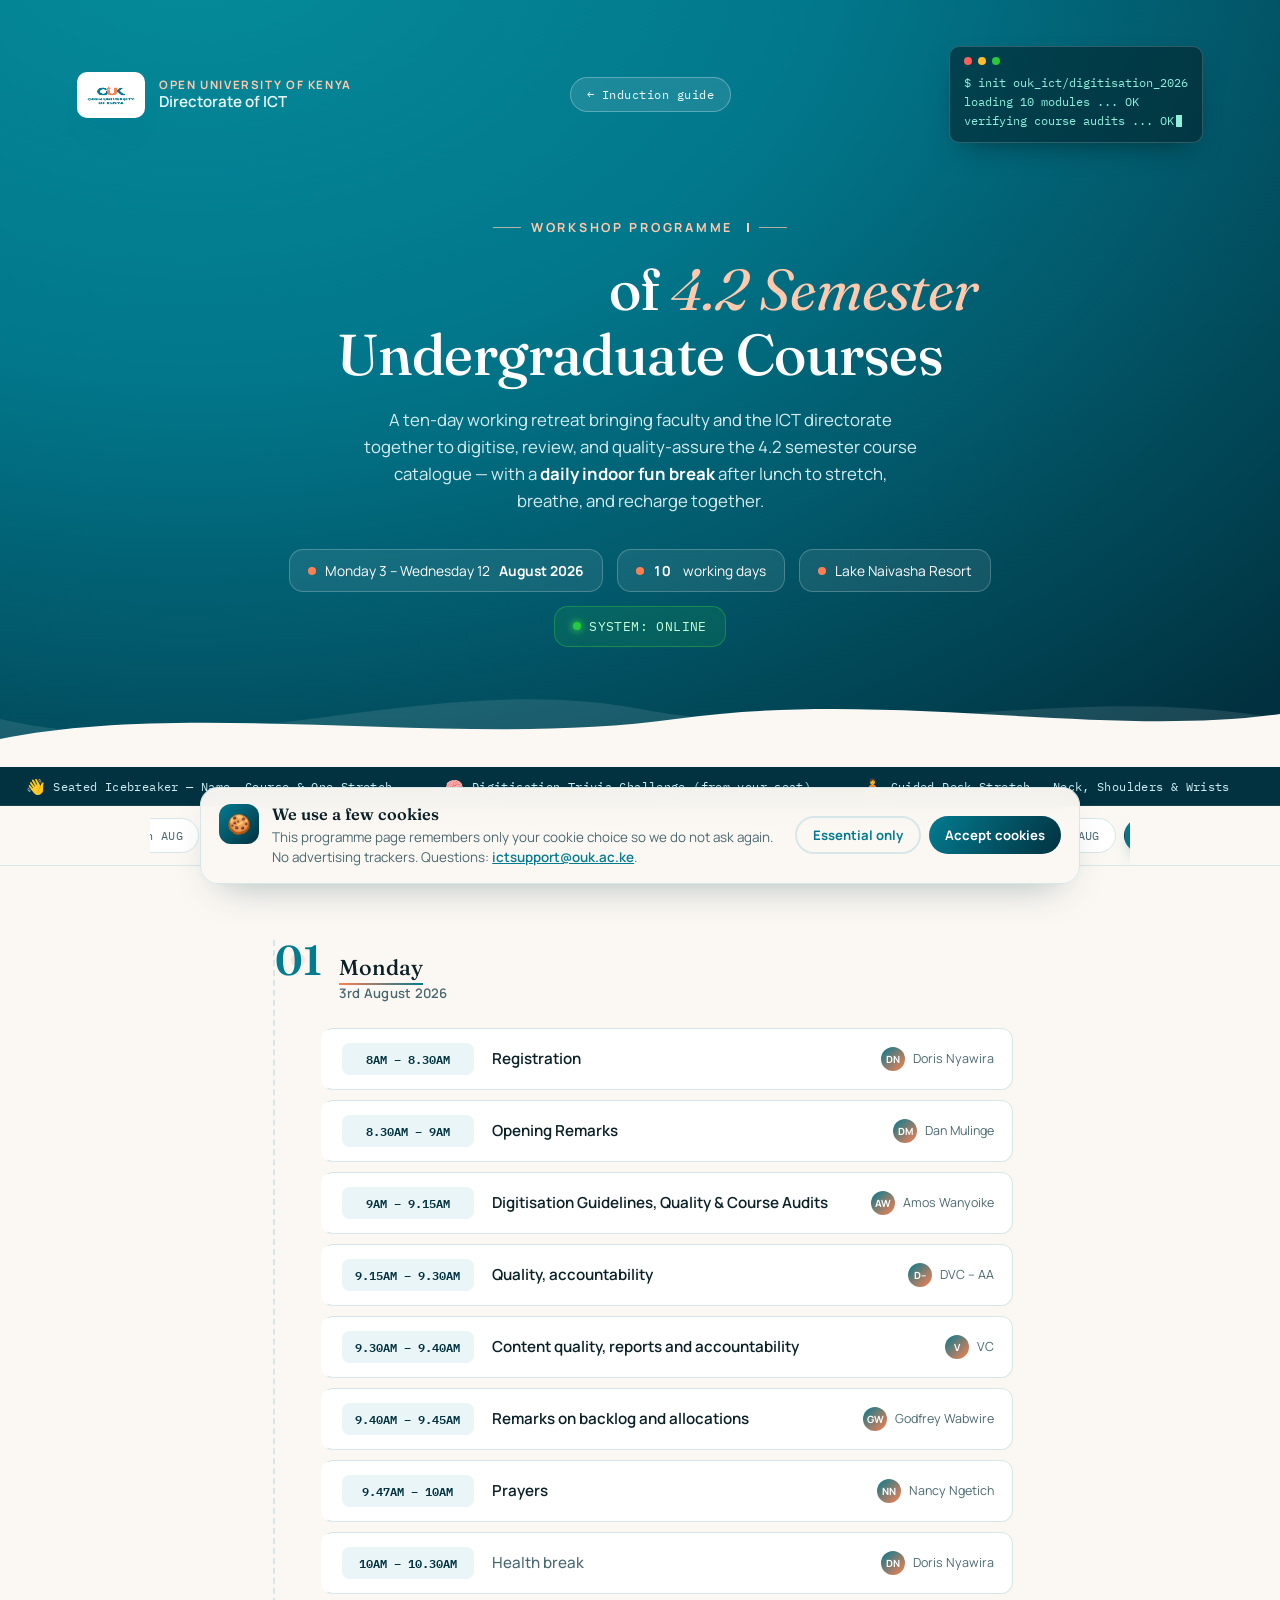
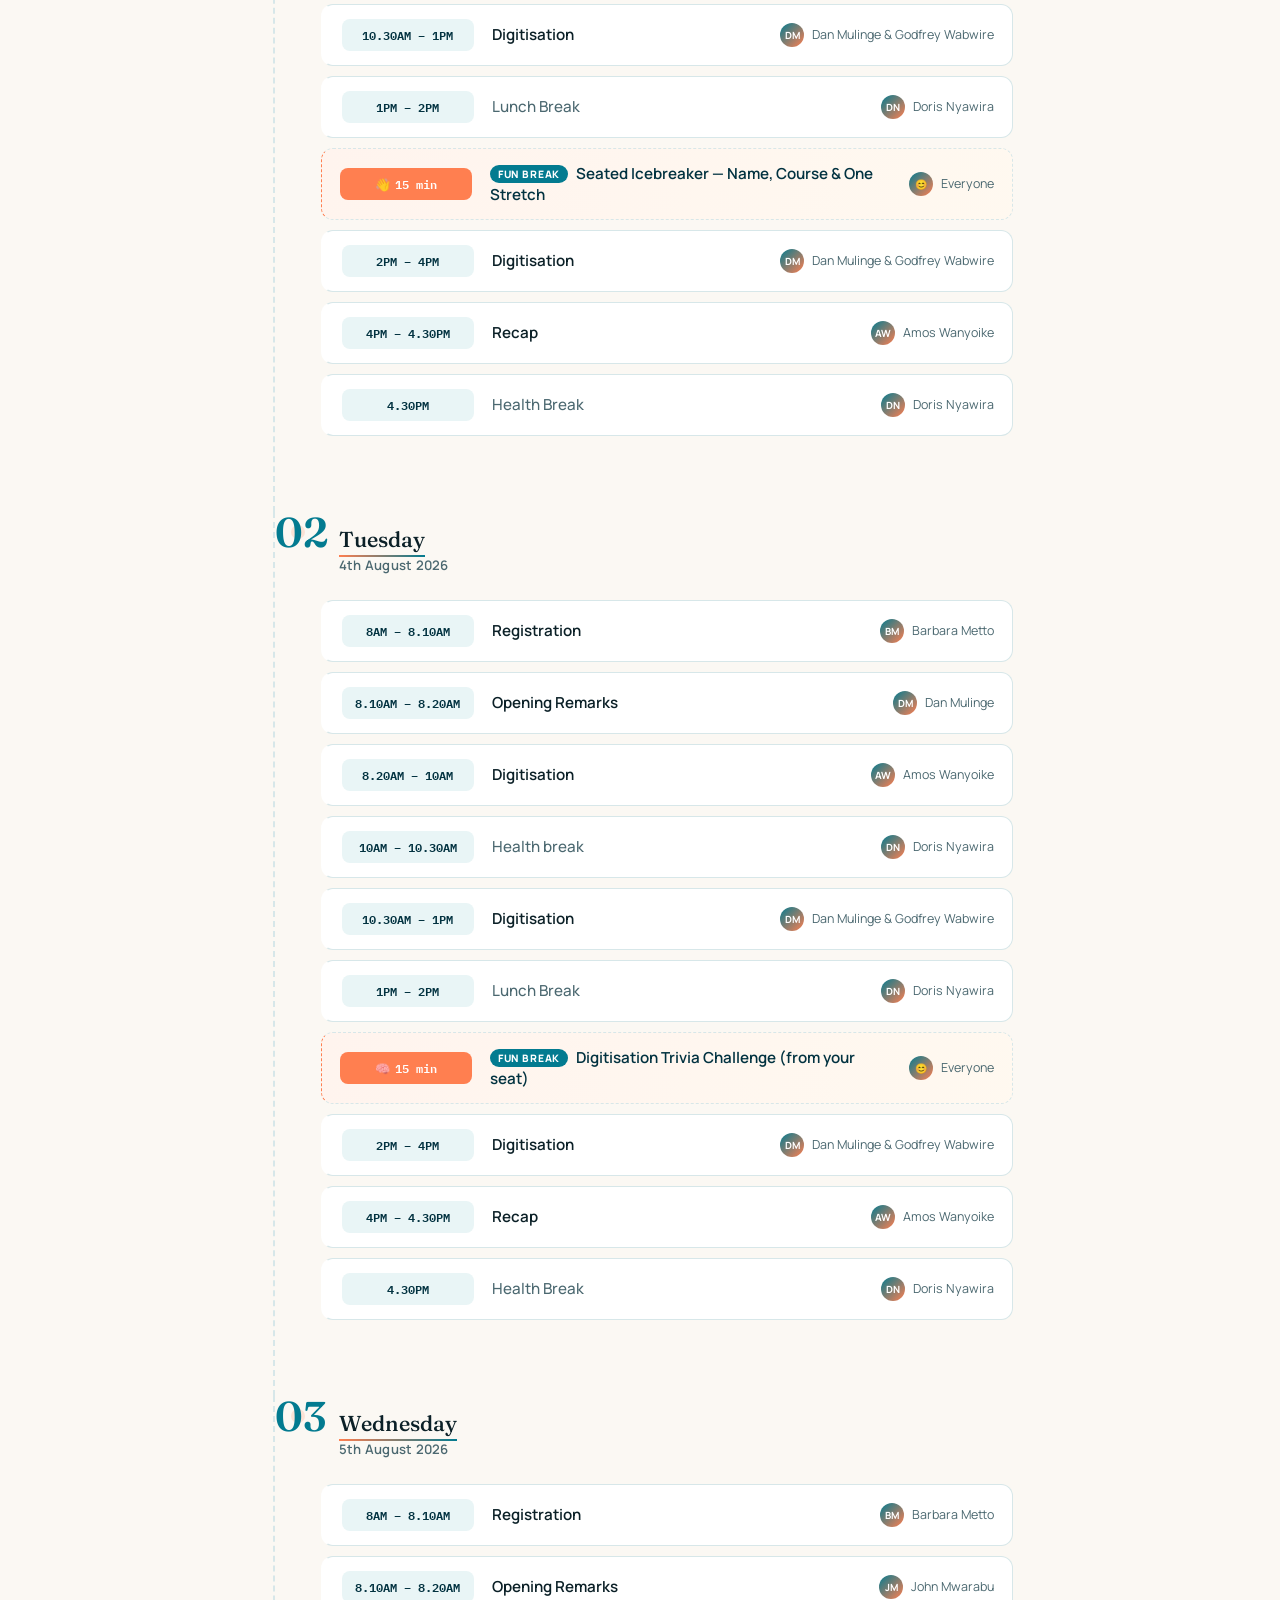
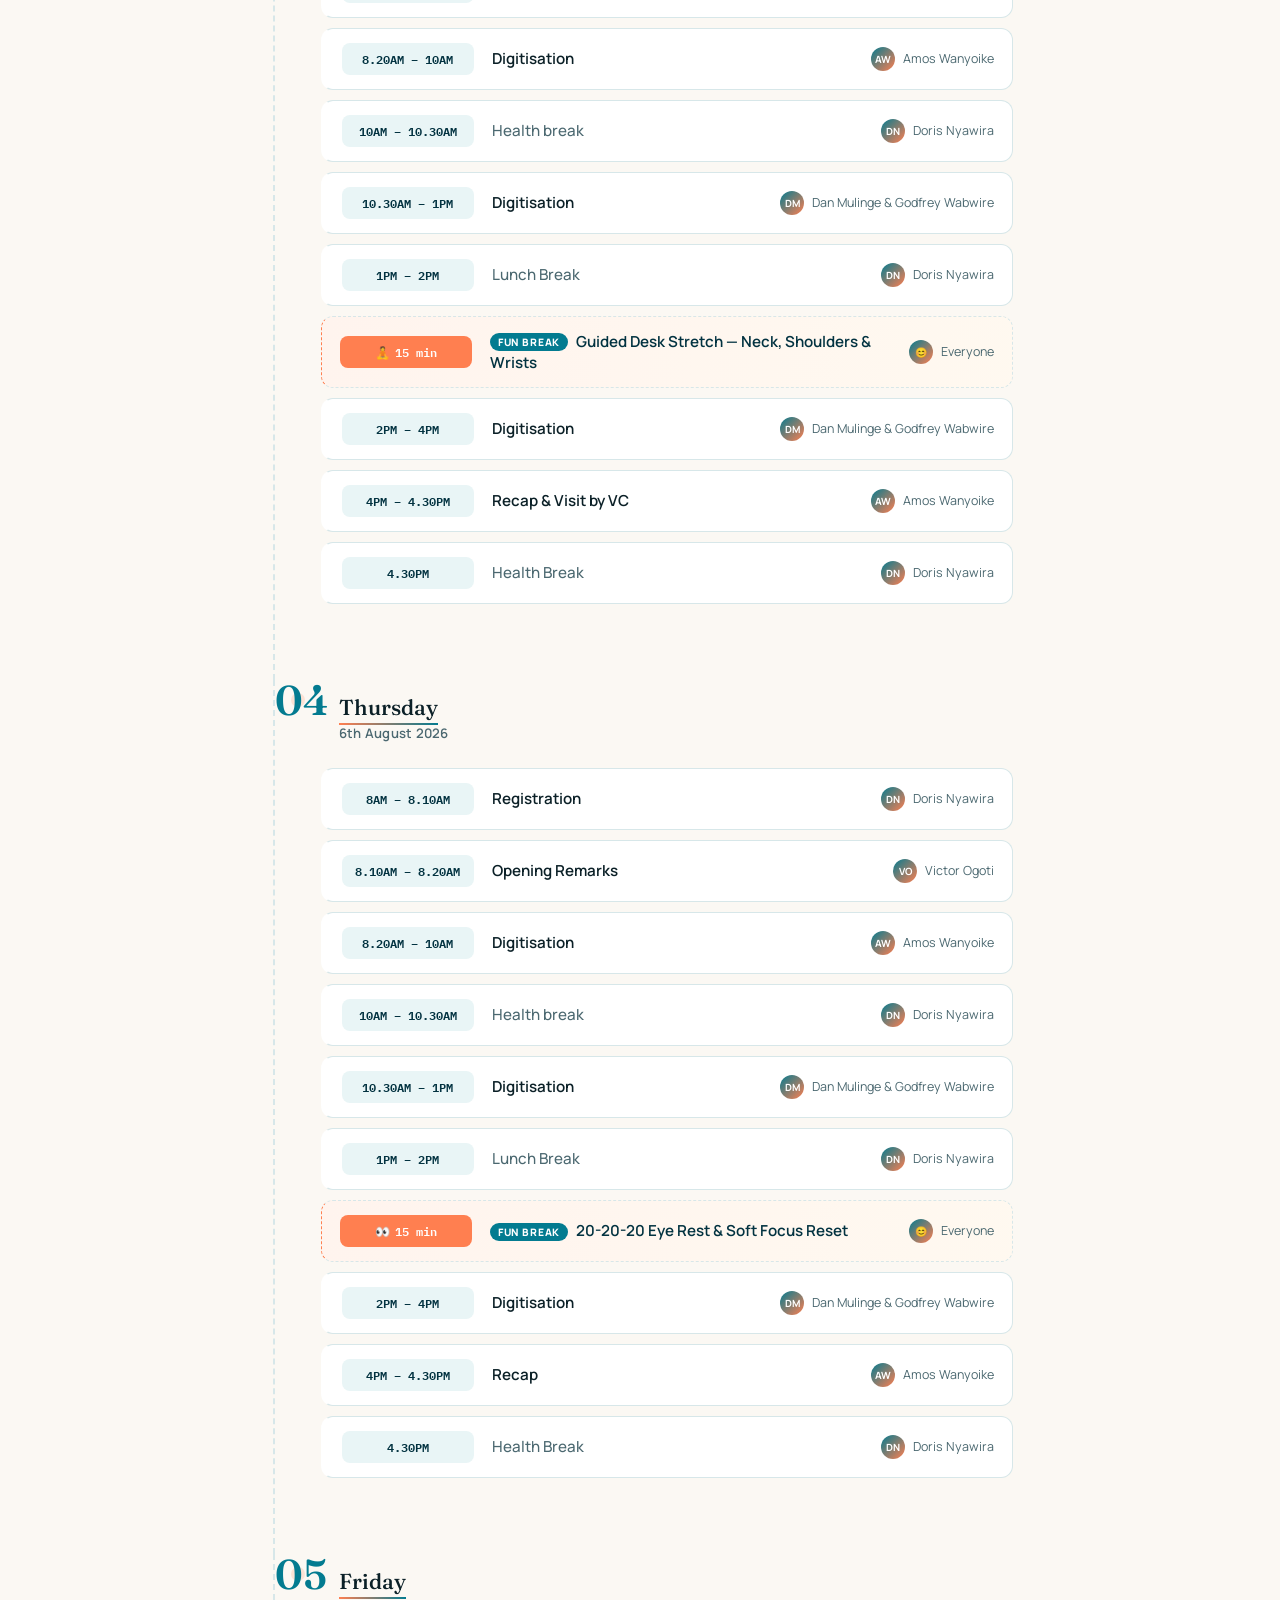
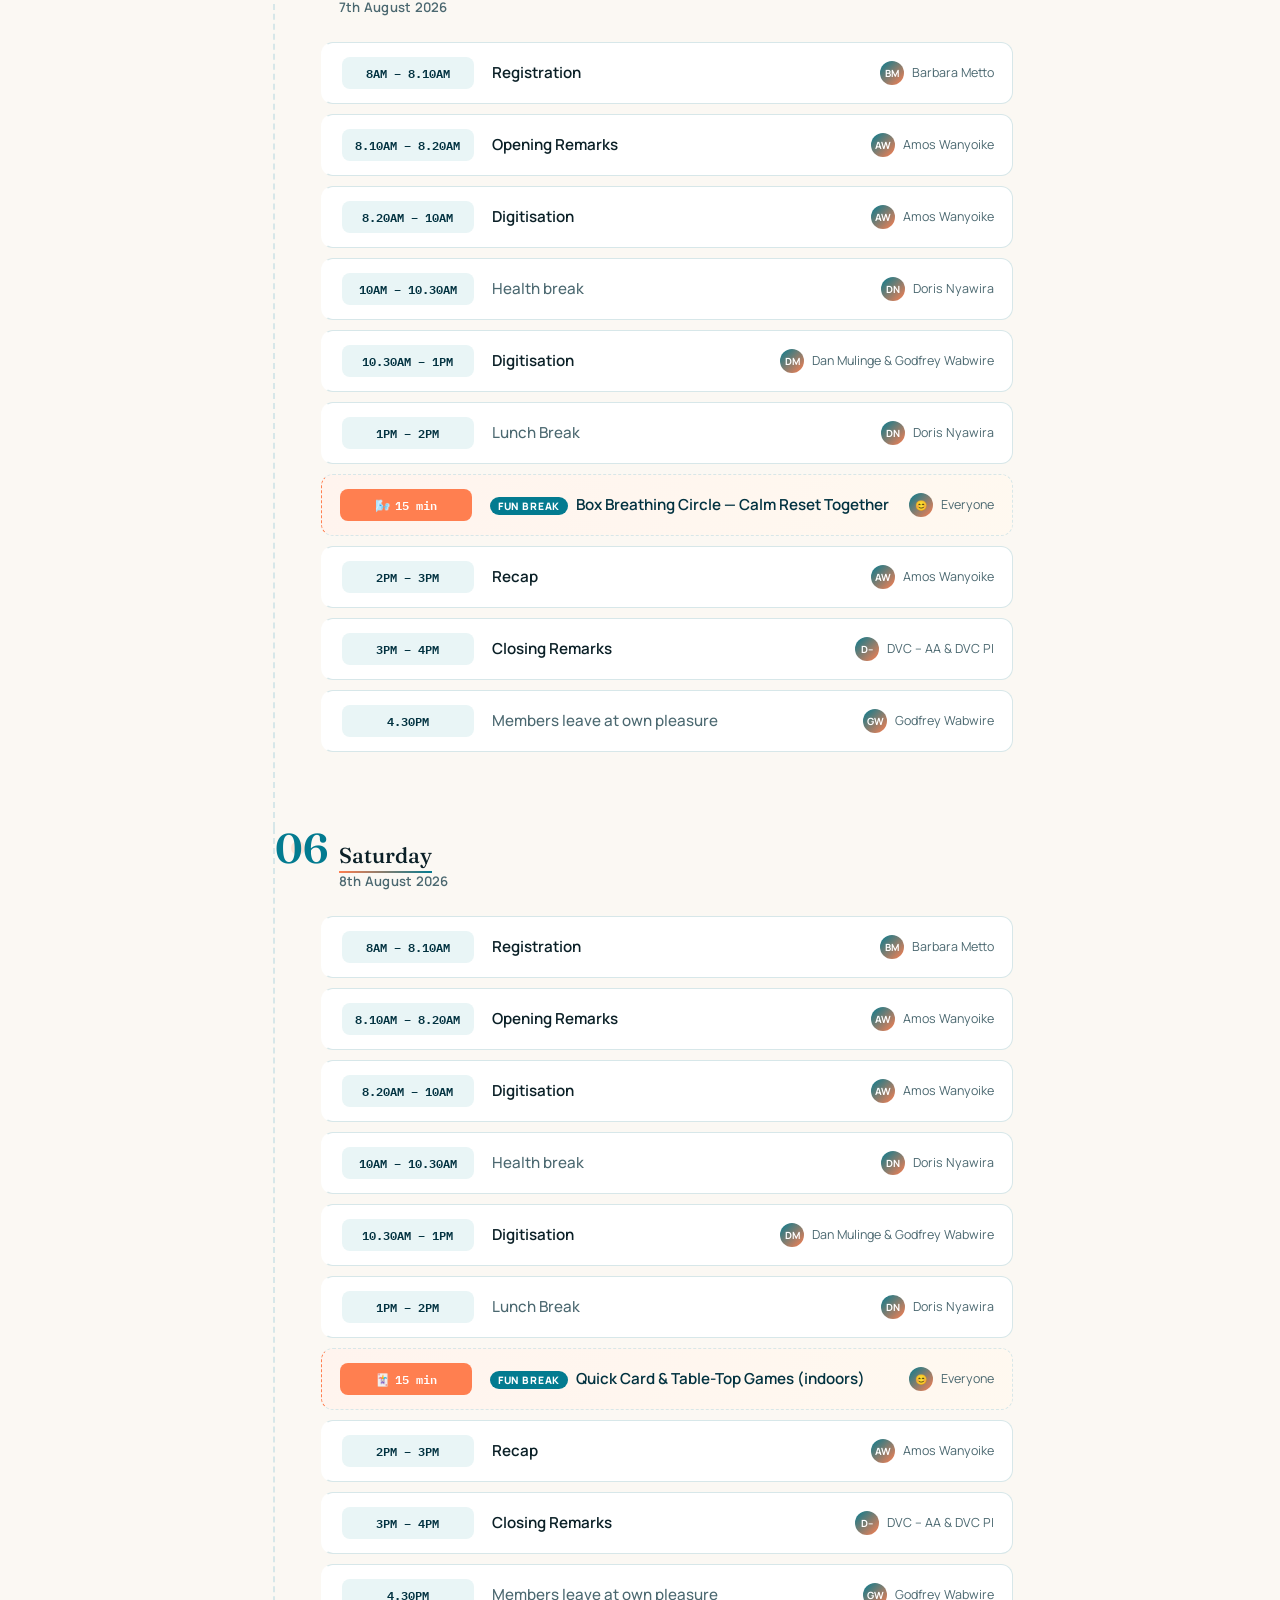
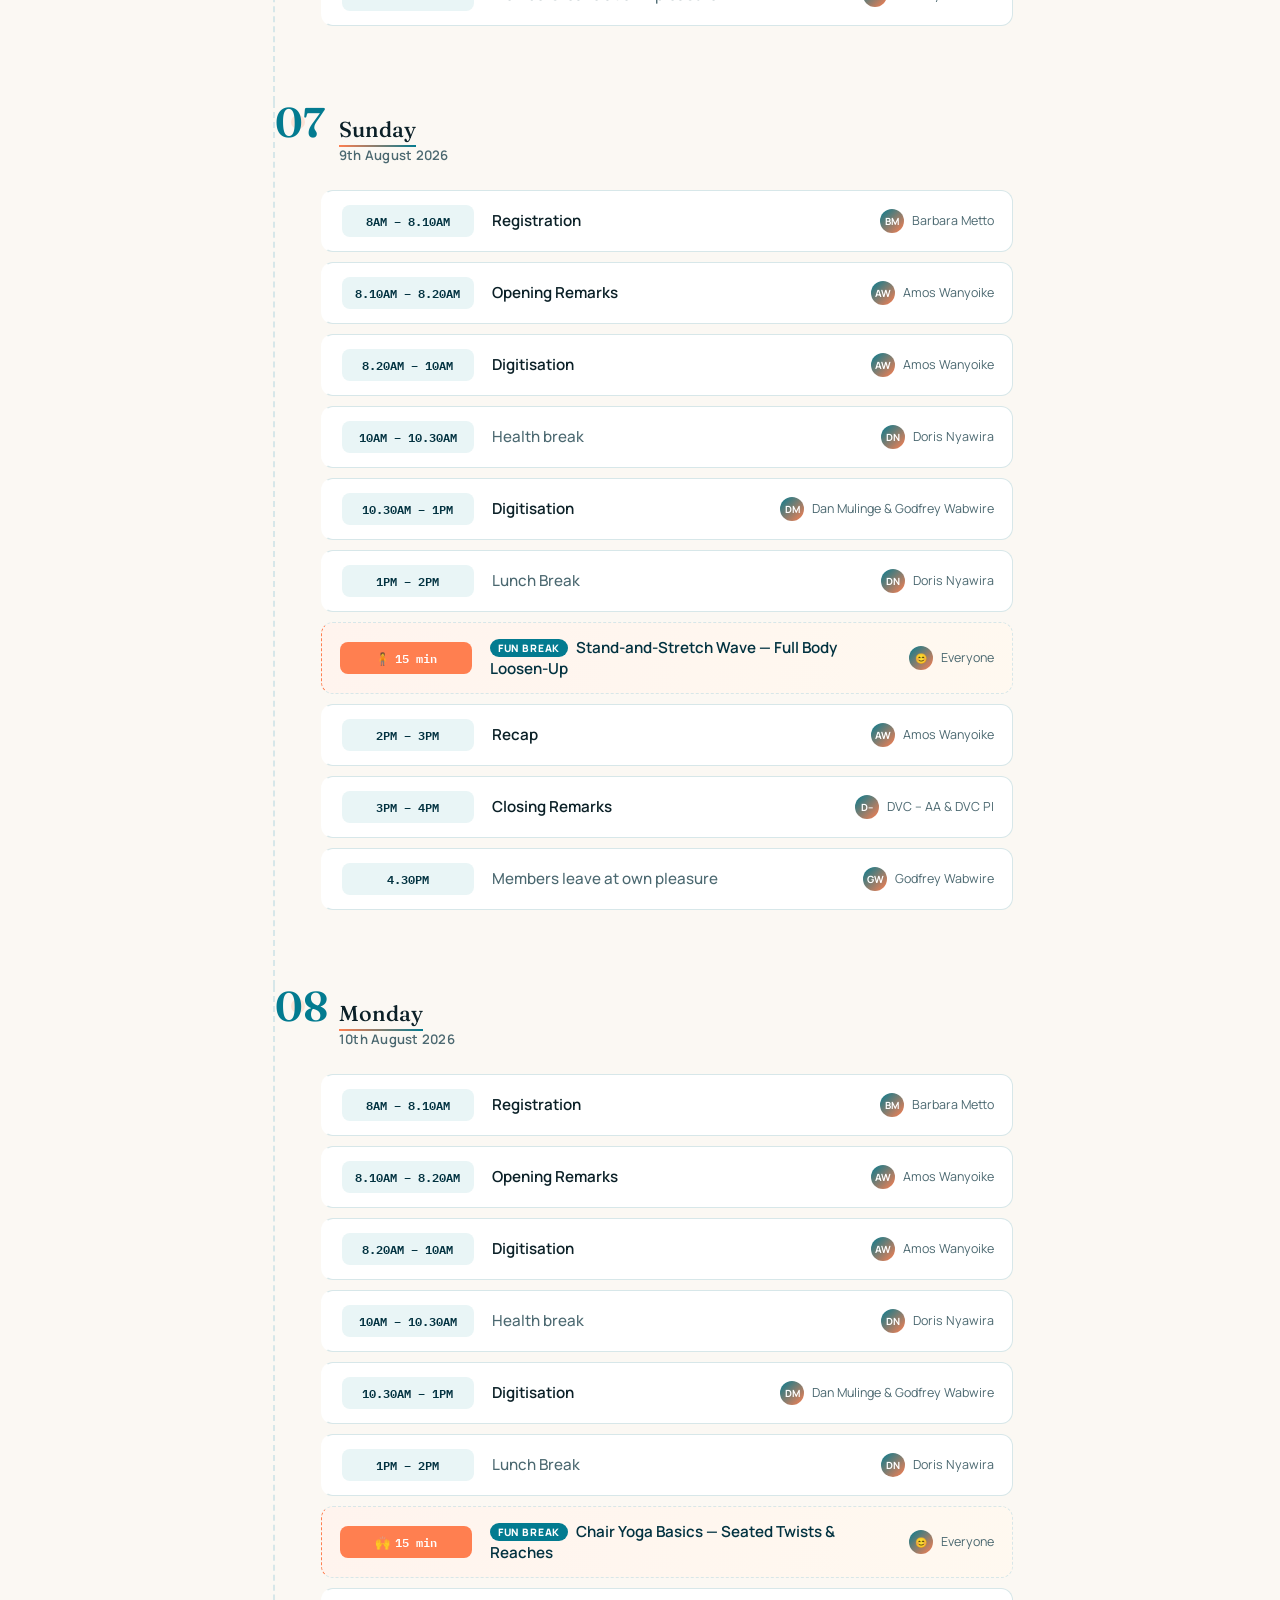
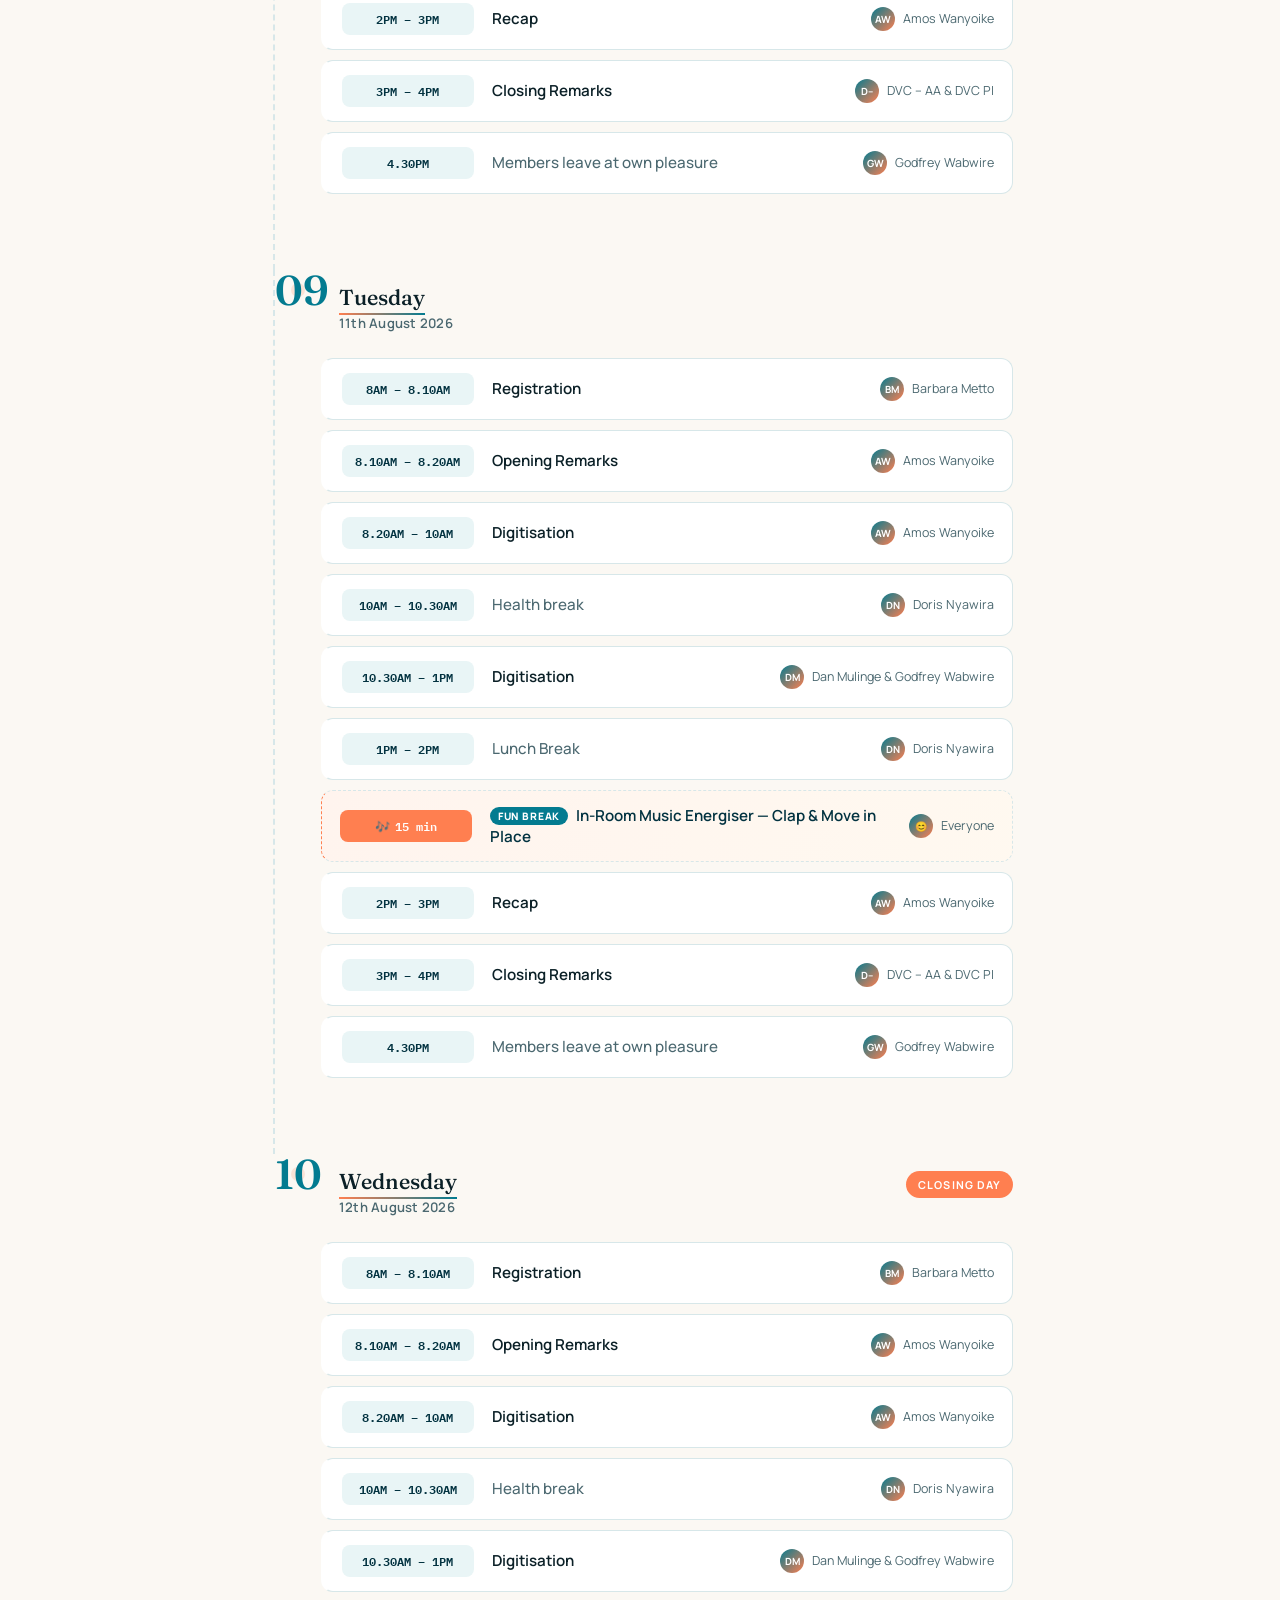
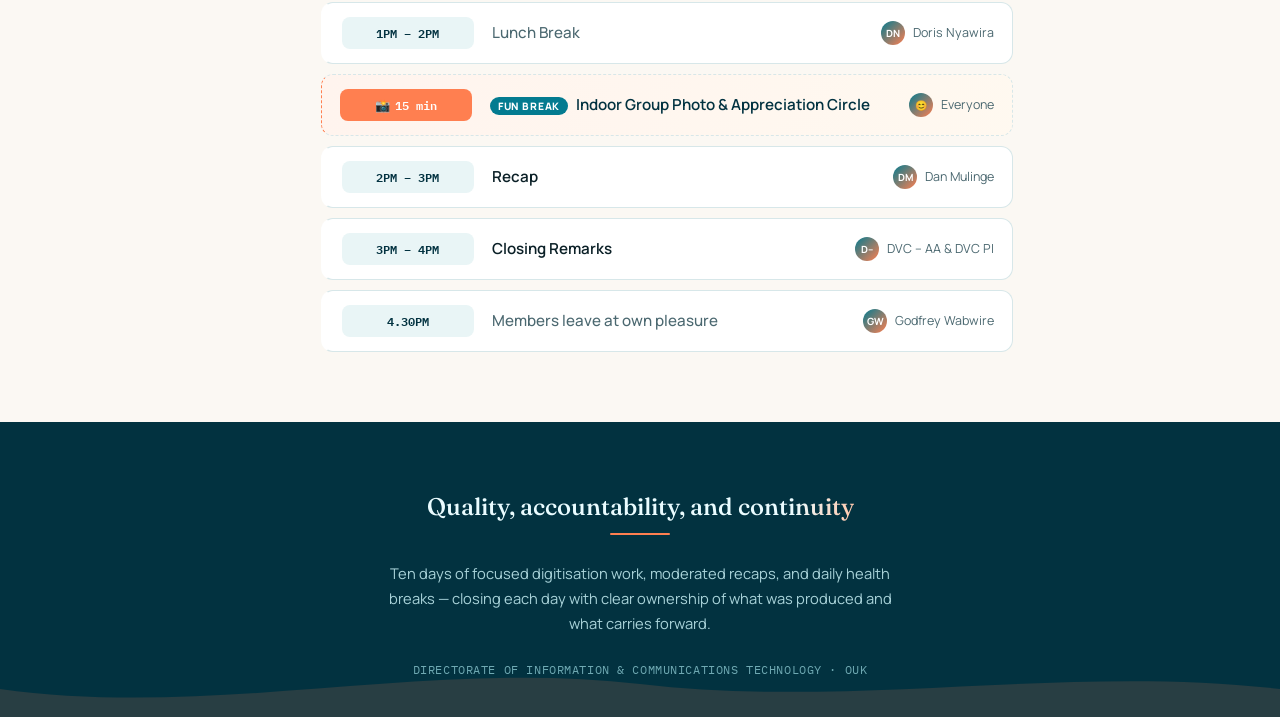
==== commit 164ab58b: "feat: add favicon, SEO meta, sitemap, robots, custom 404" ====
--- a/fullprog.html
+++ b/fullprog.html
@@ -3,6 +3,8 @@
 <head>
 <meta charset="UTF-8">
 <meta name="viewport" content="width=device-width, initial-scale=1.0">
+<link rel="icon" type="image/svg+xml" href="img/favicon.svg">
+<meta name="theme-color" content="#037B90">
 <title>Digitisation Programme — 4.2 Semester Undergraduate Courses</title>
 <link rel="preconnect" href="https://fonts.googleapis.com">
 <link rel="preconnect" href="https://fonts.gstatic.com" crossorigin>
